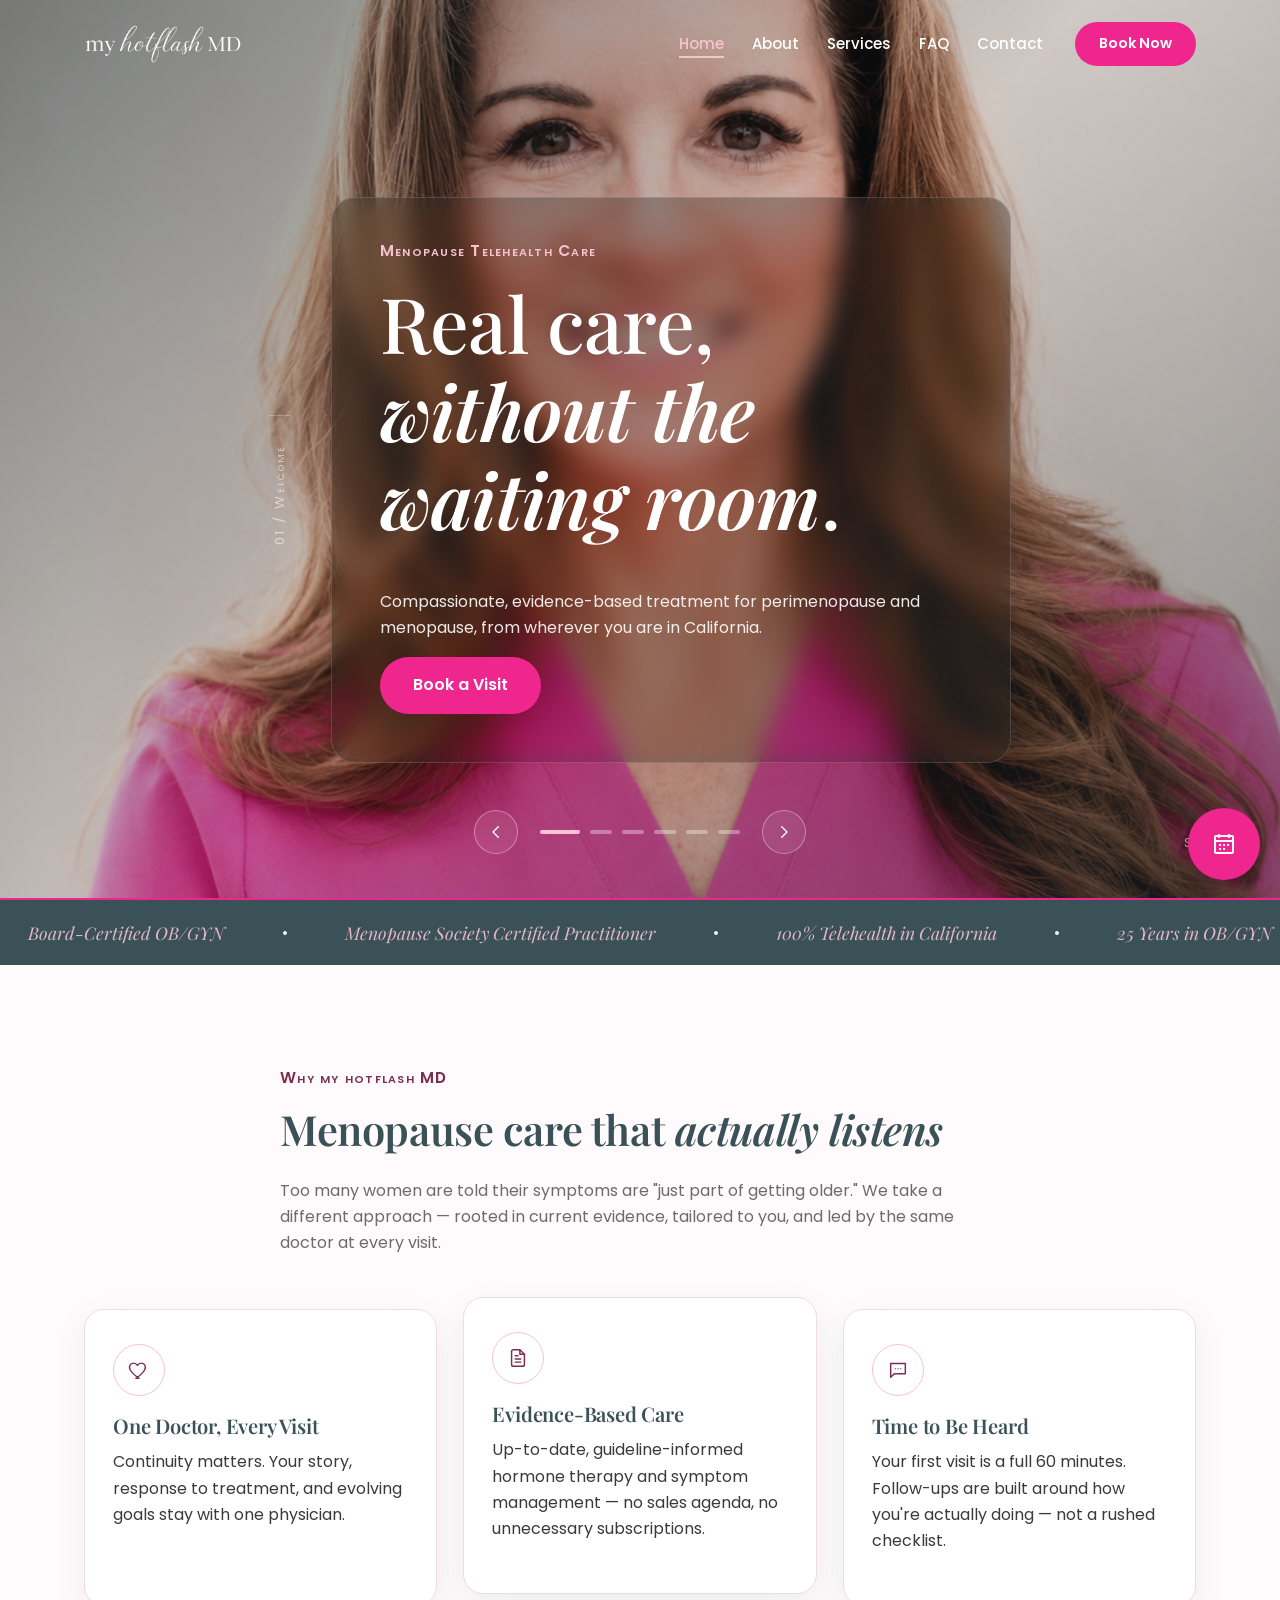
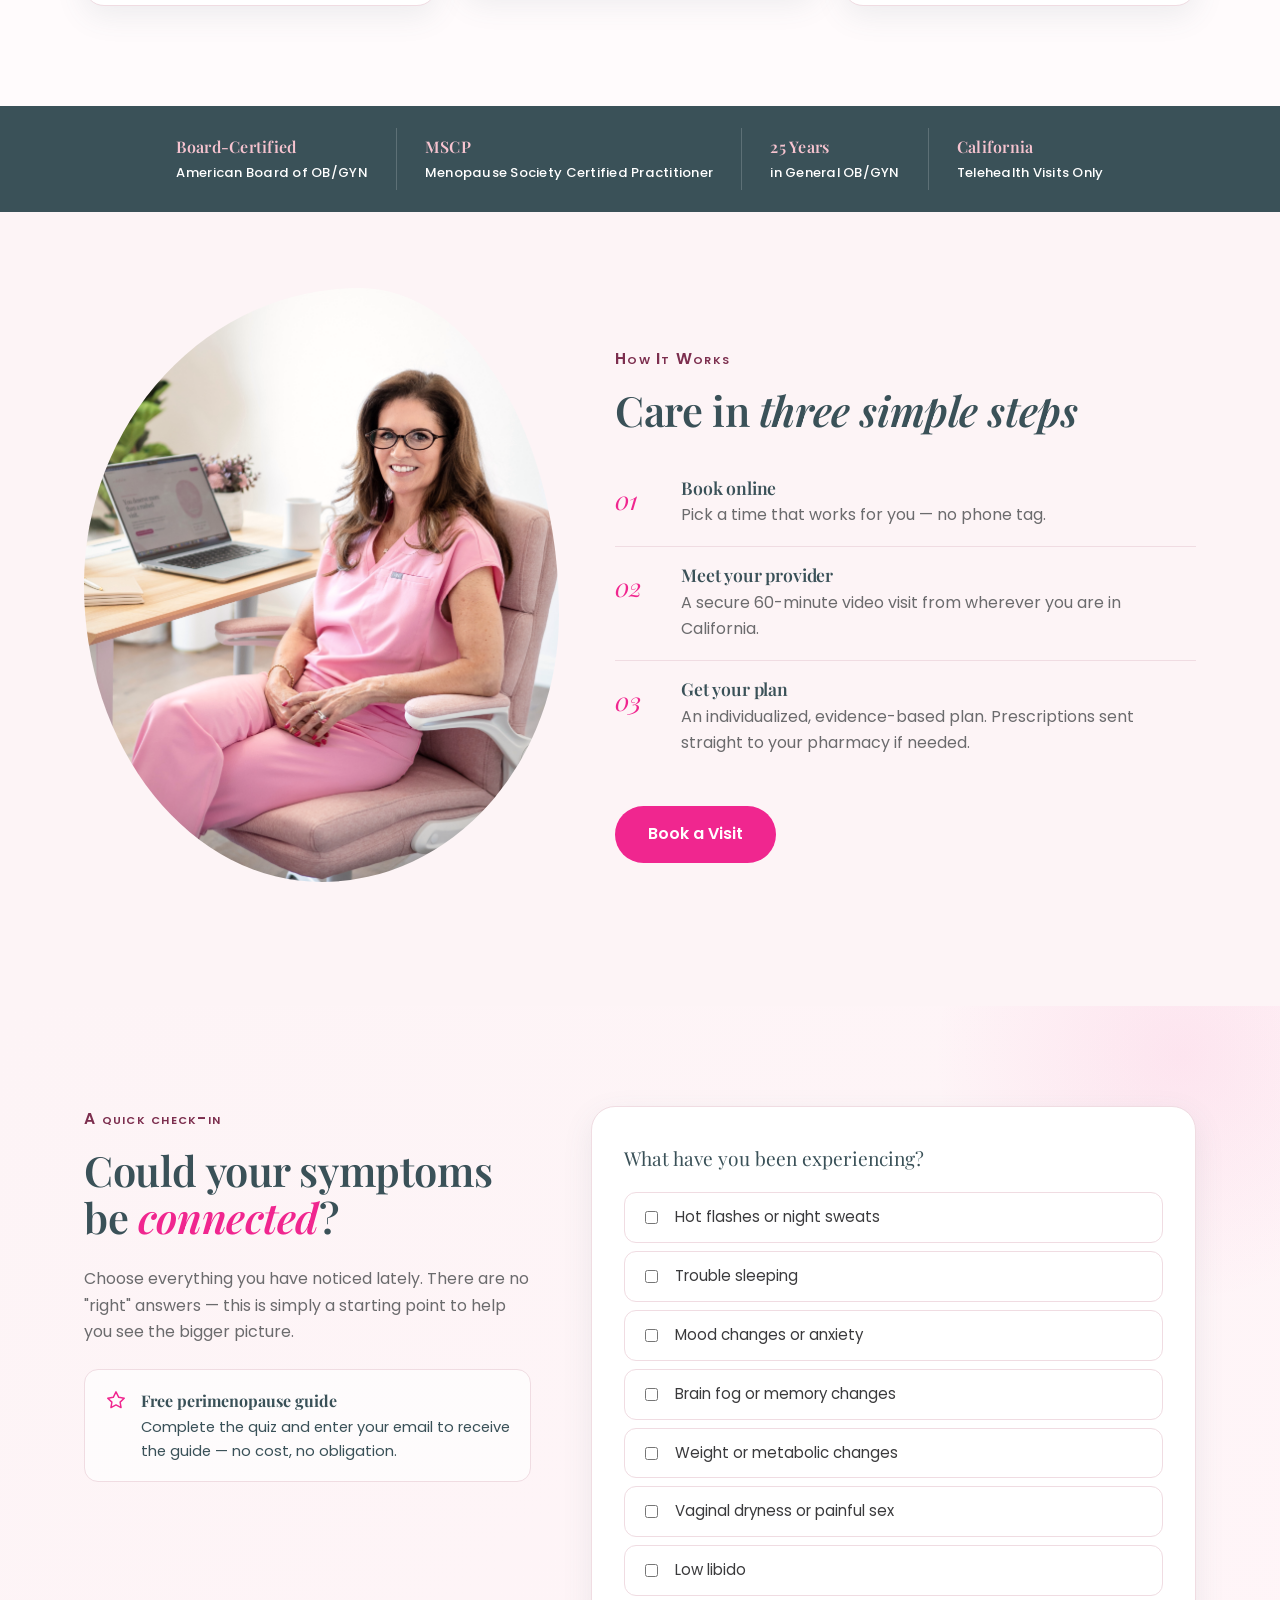
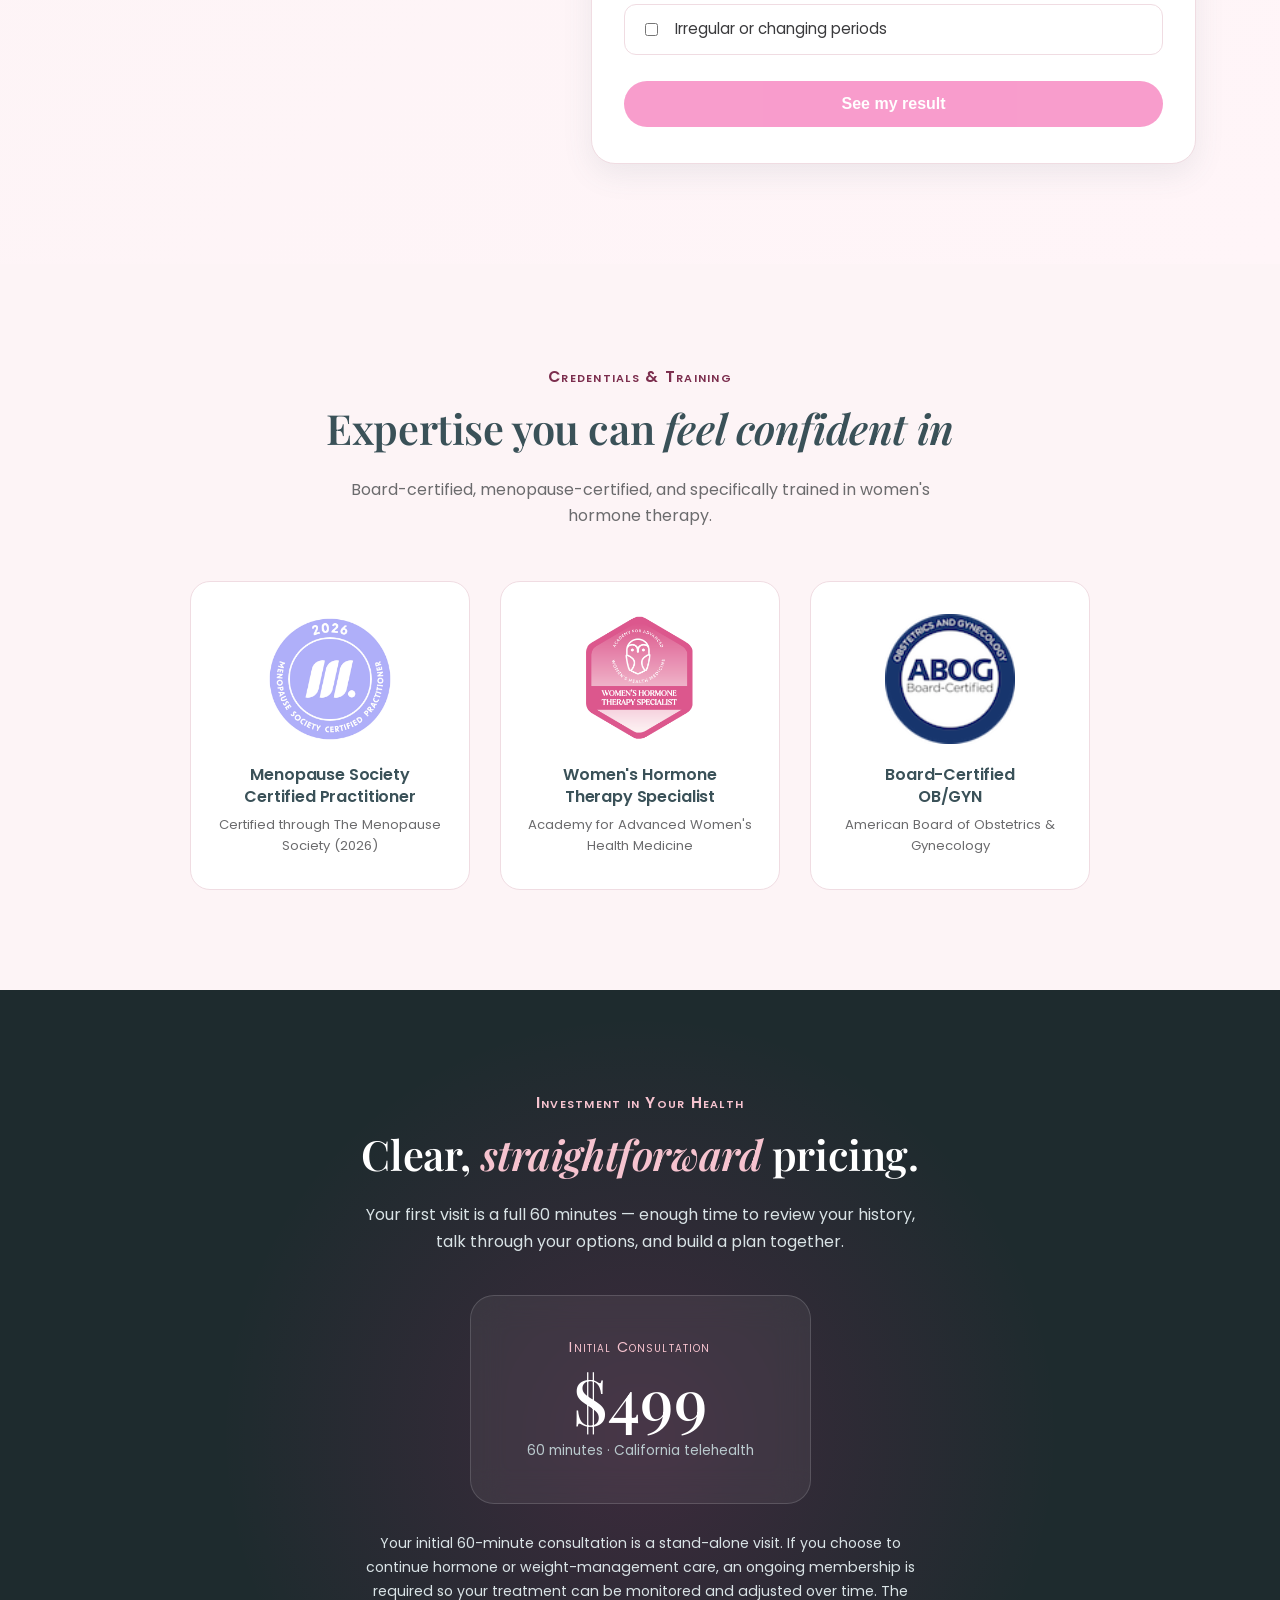
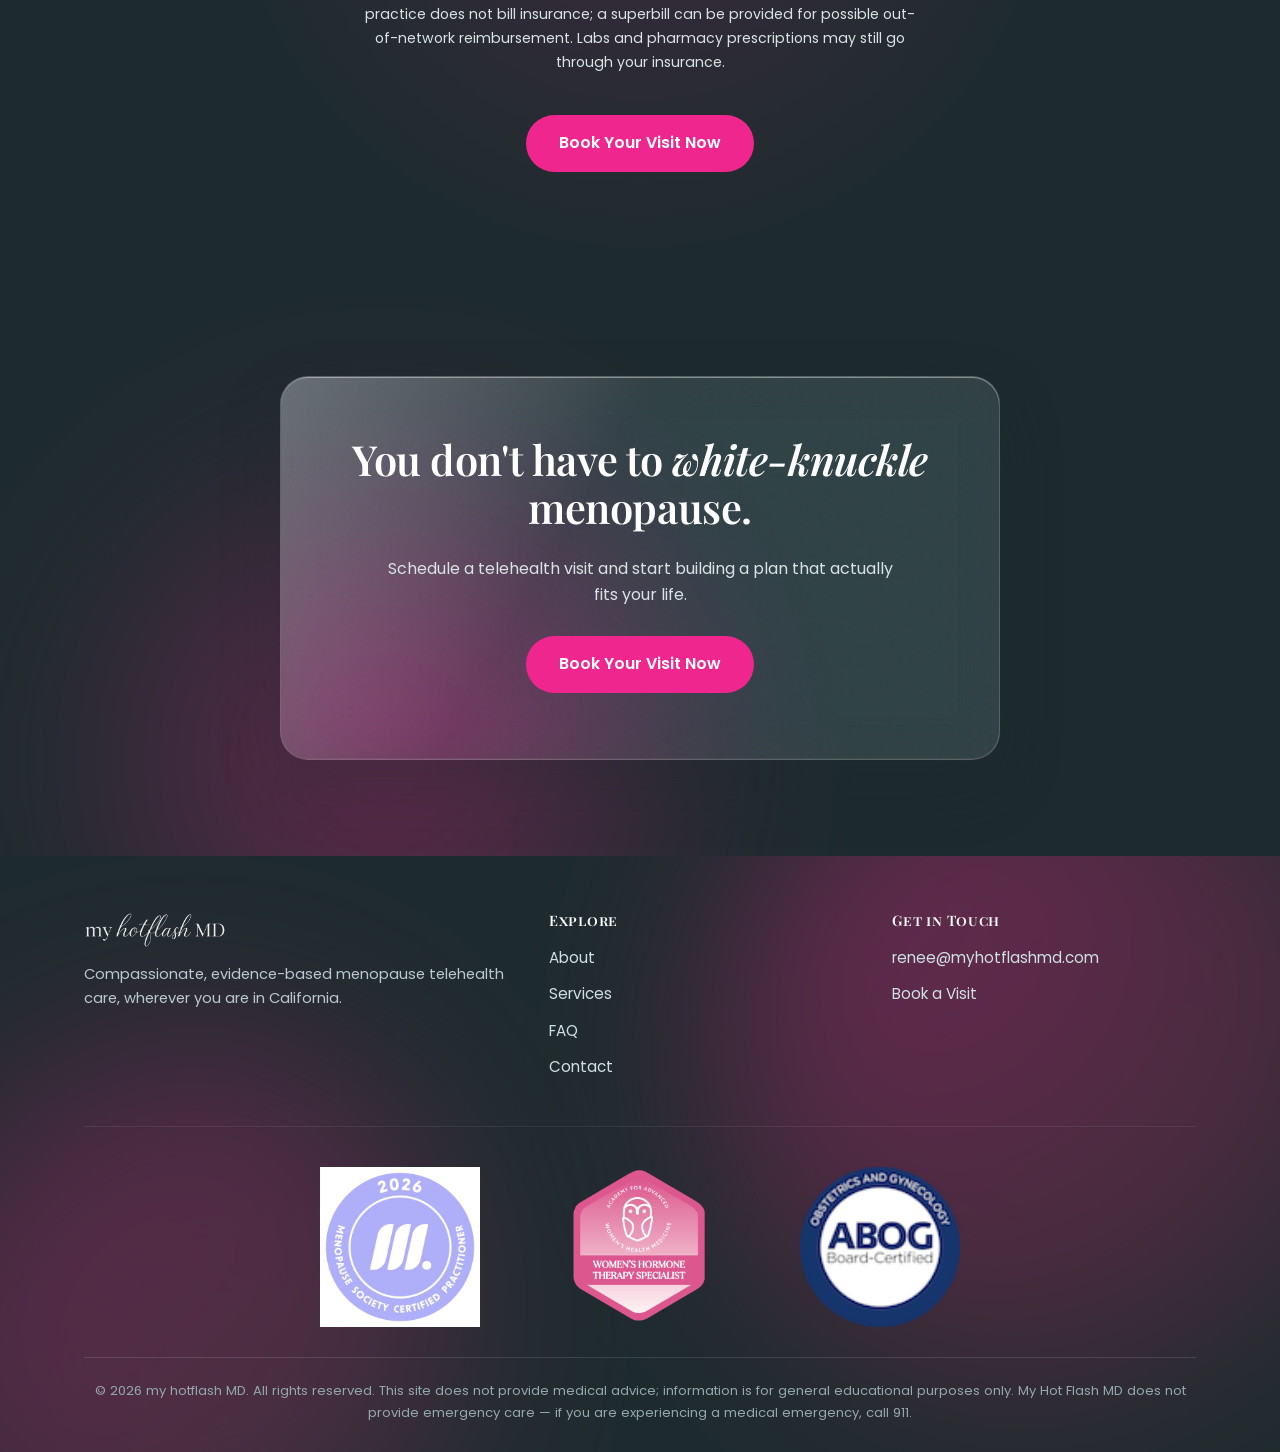
==== index.html @ a6d580d7 "Add files via upload" ====
<!DOCTYPE html>
<html lang="en">
<head>
  <meta charset="UTF-8" />
  <meta name="viewport" content="width=device-width, initial-scale=1.0" />
  <title>my hotflash MD | Menopause Telehealth Care in California</title>
  <meta name="description" content="Compassionate, evidence-based menopause and perimenopause care from the comfort of home. Board-certified OB/GYN, Menopause Society Certified Practitioner. Telehealth in California." />
  <link rel="icon" type="image/png" sizes="32x32" href="assets/favicon-32.png" />
  <link rel="icon" type="image/png" sizes="16x16" href="assets/favicon-16.png" />
  <link rel="apple-touch-icon" sizes="180x180" href="assets/favicon-180.png" />

  <meta property="og:type" content="website" />
  <meta property="og:title" content="my hotflash MD | Menopause Telehealth Care" />
  <meta property="og:description" content="Personalized, evidence-based menopause care from a board-certified OB/GYN. Telehealth in California." />
  <meta property="og:image" content="assets/og-image.png" />
  <meta property="og:image:width" content="1200" />
  <meta property="og:image:height" content="630" />

  <meta name="twitter:card" content="summary_large_image" />
  <meta name="twitter:title" content="my hotflash MD | Menopause Telehealth Care" />
  <meta name="twitter:description" content="Personalized, evidence-based menopause care from a board-certified OB/GYN. Telehealth in California." />
  <meta name="twitter:image" content="assets/og-image.png" />

  <link rel="preconnect" href="https://fonts.googleapis.com" />
  <link rel="preconnect" href="https://fonts.gstatic.com" crossorigin />
  <link href="https://fonts.googleapis.com/css2?family=Playfair+Display:ital,wght@0,500;0,600;0,700;1,500;1,600&family=Poppins:wght@400;500;600;700&display=swap" rel="stylesheet" />
  <link rel="stylesheet" href="assets/style.css?v=20260921" />
</head>
<body>

<header class="site-header">
  <div class="header-inner">
    <a href="index.html" class="logo-link"><img src="assets/logo-cropped.png" alt="my hotflash MD logo" /></a>
    <nav class="main-nav">
      <ul>
        <li><a href="index.html" class="active">Home</a></li>
        <li><a href="about.html">About</a></li>
        <li><a href="services.html">Services</a></li>
        <li><a href="faq.html">FAQ</a></li>
        <li><a href="contact.html">Contact</a></li>
      </ul>
      <a href="https://d2oe0ra32qx05a.cloudfront.net/?practiceKey=k_1_116636" class="nav-cta" target="_blank" rel="noopener">Book Now</a>
    </nav>
    <button class="nav-toggle" aria-label="Toggle menu" aria-expanded="false">
      <span></span><span></span><span></span>
    </button>
  </div>
</header>

<!-- ============================================================ -->
<!-- HERO SLIDER — 1 photo of Dr. Nelson + 5 stock                -->
<!-- ============================================================ -->
<section class="hero-slider" data-slider aria-roledescription="carousel" aria-label="Introduction">
  <!-- Slide 1 — Dr. Nelson (scrubs hero) -->
  <article class="slide is-active" data-slide data-zoom="in">
    <div class="slide-bg" aria-hidden="true">
      <img src="assets/dr-nelson-hero.jpg" alt="Dr. Renee Nelson in scrubs" loading="eager" />
      <div class="slide-overlay"></div>
    </div>
    <div class="container slide-inner">
      <span class="eyebrow-vertical">01 / Welcome</span>
      <div class="slide-copy glass-text">
        <span class="eyebrow">Menopause Telehealth Care</span>
        <h1>Real care, <em>without the waiting room</em>.</h1>
        <p>Compassionate, evidence-based treatment for perimenopause and menopause, from wherever you are in California.</p>
        <a href="https://d2oe0ra32qx05a.cloudfront.net/?practiceKey=k_1_116636" class="btn btn-primary" target="_blank" rel="noopener">Book a Visit</a>
      </div>
    </div>
  </article>

  <!-- Slide 2 — stock -->
  <article class="slide" data-slide data-zoom="out">
    <div class="slide-bg" aria-hidden="true">
      <img src="https://images.unsplash.com/photo-1545205597-3d9d02c29597?w=1600&h=900&fit=crop&crop=center" alt="Woman sleeping peacefully" loading="lazy" />
      <div class="slide-overlay"></div>
    </div>
    <div class="container slide-inner">
      <span class="eyebrow-vertical">02 / HRT</span>
      <div class="slide-copy glass-text">
        <span class="eyebrow">Evidence-Based HRT</span>
        <h1>Hormone therapy, <em>explained honestly</em>.</h1>
        <p>Clear guidance on risks, benefits, and options — grounded in current clinical evidence, not fear.</p>
        <a href="services.html" class="btn btn-outline">Explore Services</a>
      </div>
    </div>
  </article>

  <!-- Slide 3 — stock -->
  <article class="slide" data-slide data-zoom="in">
    <div class="slide-bg" aria-hidden="true">
      <img src="https://images.unsplash.com/photo-1489533119213-66a5cd877091?w=1600&h=900&fit=crop&crop=center" alt="Woman enjoying a peaceful moment outdoors" loading="lazy" />
      <div class="slide-overlay"></div>
    </div>
    <div class="container slide-inner">
      <span class="eyebrow-vertical">03 / Whole-Person</span>
      <div class="slide-copy glass-text">
        <span class="eyebrow">Whole-Person Care</span>
        <h1>Care that connects <em>the whole picture</em>.</h1>
        <p>Sleep, mood, metabolism, bones, heart — your care should connect the dots, not treat each symptom in isolation.</p>
        <a href="services.html" class="btn btn-outline">See What We Treat</a>
      </div>
    </div>
  </article>

  <!-- Slide 4 — stock -->
  <article class="slide" data-slide data-zoom="out">
    <div class="slide-bg" aria-hidden="true">
      <img src="https://images.unsplash.com/photo-1515377905703-c4788e51af15?w=1600&h=900&fit=crop&crop=center" alt="Woman smiling and feeling empowered" loading="lazy" />
      <div class="slide-overlay"></div>
    </div>
    <div class="container slide-inner">
      <span class="eyebrow-vertical">04 / Support</span>
      <div class="slide-copy glass-text">
        <span class="eyebrow">Ongoing Support</span>
        <h1>A provider who's <em>actually there</em>.</h1>
        <p>Ask questions and adjust your plan between visits — not just during one rushed appointment.</p>
        <a href="https://d2oe0ra32qx05a.cloudfront.net/?practiceKey=k_1_116636" class="btn btn-primary" target="_blank" rel="noopener">Book a Visit</a>
      </div>
    </div>
  </article>

  <!-- Slide 5 — stock -->
  <article class="slide" data-slide data-zoom="in">
    <div class="slide-bg" aria-hidden="true">
      <img src="https://images.unsplash.com/photo-1499209974431-9dddcece7f88?w=1600&h=900&fit=crop&crop=center" alt="Woman practicing self-care" loading="lazy" />
      <div class="slide-overlay"></div>
    </div>
    <div class="container slide-inner">
      <span class="eyebrow-vertical">05 / Evidence</span>
      <div class="slide-copy glass-text">
        <span class="eyebrow">Evidence-Based Care</span>
        <h1>Guidance rooted in <em>current medicine</em>.</h1>
        <p>Up-to-date, guideline-informed recommendations — no sales agenda, no unnecessary subscriptions.</p>
        <a href="about.html" class="btn btn-outline">Meet Dr. Nelson</a>
      </div>
    </div>
  </article>

  <!-- Slide 6 — stock -->
  <article class="slide" data-slide data-zoom="out">
    <div class="slide-bg" aria-hidden="true">
      <img src="https://images.unsplash.com/photo-1559757148-5c350d0d3c56?w=1600&h=900&fit=crop&crop=center" alt="Woman at a desk, telehealth consultation" loading="lazy" />
      <div class="slide-overlay"></div>
    </div>
    <div class="container slide-inner">
      <span class="eyebrow-vertical">06 / Get Started</span>
      <div class="slide-copy glass-text">
        <span class="eyebrow">Your First Visit</span>
        <h1>60 minutes. <em>Your whole story.</em></h1>
        <p>A full initial consultation, an individualized plan, and prescriptions sent straight to your pharmacy if needed.</p>
        <a href="https://d2oe0ra32qx05a.cloudfront.net/?practiceKey=k_1_116636" class="btn btn-primary" target="_blank" rel="noopener">Book a Visit</a>
      </div>
    </div>
  </article>

  <div class="slider-controls">
    <button class="slider-arrow" data-slider-prev aria-label="Previous slide">
      <svg viewBox="0 0 24 24" fill="none" stroke="currentColor" stroke-width="1.8" stroke-linecap="round" stroke-linejoin="round"><path d="M15 5l-7 7 7 7" /></svg>
    </button>
    <div class="slider-dots" data-slider-dots>
      <button class="dot is-active" data-slider-dot aria-label="Go to slide 1"></button>
      <button class="dot" data-slider-dot aria-label="Go to slide 2"></button>
      <button class="dot" data-slider-dot aria-label="Go to slide 3"></button>
      <button class="dot" data-slider-dot aria-label="Go to slide 4"></button>
      <button class="dot" data-slider-dot aria-label="Go to slide 5"></button>
      <button class="dot" data-slider-dot aria-label="Go to slide 6"></button>
    </div>
    <button class="slider-arrow" data-slider-next aria-label="Next slide">
      <svg viewBox="0 0 24 24" fill="none" stroke="currentColor" stroke-width="1.8" stroke-linecap="round" stroke-linejoin="round"><path d="M9 5l7 7-7 7" /></svg>
    </button>
  </div>
  <div class="scroll-cue">Scroll <svg viewBox="0 0 24 24" width="14" height="14" fill="none" stroke="currentColor" stroke-width="1.8" stroke-linecap="round" stroke-linejoin="round"><path d="M12 5v14M6 13l6 6 6-6" /></svg></div>
  <div class="slider-progress" aria-hidden="true"><span data-slider-progress-bar></span></div>
</section>

<!-- ============================================================ -->
<!-- MARQUEE                                                      -->
<!-- ============================================================ -->
<div class="marquee" data-marquee>
  <div class="marquee-inner">
    <div class="marquee-track">
      <span>Board-Certified OB/GYN</span><span class="plain">&bull;</span>
      <span>Menopause Society Certified Practitioner</span><span class="plain">&bull;</span>
      <span>100% Telehealth in California</span><span class="plain">&bull;</span>
      <span>25 Years in OB/GYN</span><span class="plain">&bull;</span>
      <span>Evidence-Based Treatment</span><span class="plain">&bull;</span>
      <span>Personalized Care Plans</span><span class="plain">&bull;</span>
      <span>Women's Hormone Therapy Specialist</span><span class="plain">&bull;</span>
    </div>
    <div class="marquee-track" aria-hidden="true">
      <span>Board-Certified OB/GYN</span><span class="plain">&bull;</span>
      <span>Menopause Society Certified Practitioner</span><span class="plain">&bull;</span>
      <span>100% Telehealth in California</span><span class="plain">&bull;</span>
      <span>25 Years in OB/GYN</span><span class="plain">&bull;</span>
      <span>Evidence-Based Treatment</span><span class="plain">&bull;</span>
      <span>Personalized Care Plans</span><span class="plain">&bull;</span>
      <span>Women's Hormone Therapy Specialist</span><span class="plain">&bull;</span>
    </div>
  </div>
</div>

<!-- ============================================================ -->
<!-- WHY MY HOTFLASH MD                                           -->
<!-- ============================================================ -->
<section>
  <div class="container">
    <div class="section-head reveal" style="text-align:left; max-width:720px; margin-bottom:52px;">
      <span class="eyebrow">Why my hotflash MD</span>
      <h2>Menopause care that <em>actually listens</em></h2>
      <p>Too many women are told their symptoms are "just part of getting older." We take a different approach — rooted in current evidence, tailored to you, and led by the same doctor at every visit.</p>
    </div>
    <div class="feature-grid">
      <div class="feature reveal" style="--delay:0">
        <div class="icon-ring">
          <svg viewBox="0 0 24 24" fill="none" xmlns="http://www.w3.org/2000/svg" stroke-width="1.6" stroke-linecap="round" stroke-linejoin="round">
            <path d="M12 21s-7-4.6-9.5-9C.5 8.2 2.3 4.5 6 4.5c2 0 3.5 1.1 4.3 2.4C11.1 5.6 12.6 4.5 14.6 4.5c3.7 0 5.5 3.7 3.5 7.5-2.5 4.4-9.5 9-9.5 9z" />
          </svg>
        </div>
        <h3>One Doctor, Every Visit</h3>
        <p>Continuity matters. Your story, response to treatment, and evolving goals stay with one physician.</p>
      </div>
      <div class="feature reveal offset" style="--delay:1;">
        <div class="icon-ring">
          <svg viewBox="0 0 24 24" fill="none" xmlns="http://www.w3.org/2000/svg" stroke-width="1.6" stroke-linecap="round" stroke-linejoin="round">
            <path d="M14 3H7a2 2 0 0 0-2 2v14a2 2 0 0 0 2 2h10a2 2 0 0 0 2-2V8l-5-5z" />
            <path d="M14 3v5h5" />
            <path d="M9 13h6M9 16.5h6M9 9.5h3" />
          </svg>
        </div>
        <h3>Evidence-Based Care</h3>
        <p>Up-to-date, guideline-informed hormone therapy and symptom management — no sales agenda, no unnecessary subscriptions.</p>
      </div>
      <div class="feature reveal" style="--delay:2">
        <div class="icon-ring">
          <svg viewBox="0 0 24 24" fill="none" xmlns="http://www.w3.org/2000/svg" stroke-width="1.6" stroke-linecap="round" stroke-linejoin="round">
            <path d="M4 5h16v11H8l-4 4V5z" />
            <circle cx="9" cy="10.5" r="0.6" fill="currentColor" stroke="none" />
            <circle cx="12" cy="10.5" r="0.6" fill="currentColor" stroke="none" />
            <circle cx="15" cy="10.5" r="0.6" fill="currentColor" stroke="none" />
          </svg>
        </div>
        <h3>Time to Be Heard</h3>
        <p>Your first visit is a full 60 minutes. Follow-ups are built around how you're actually doing — not a rushed checklist.</p>
      </div>
    </div>
  </div>
</section>

<!-- ============================================================ -->
<!-- TRUST STRIP                                                  -->
<!-- ============================================================ -->
<div class="trust-strip">
  <span><strong>Board-Certified</strong>American Board of OB/GYN</span>
  <span><strong>MSCP</strong>Menopause Society Certified Practitioner</span>
  <span><strong>25 Years</strong>in General OB/GYN</span>
  <span><strong>California</strong>Telehealth Visits Only</span>
</div>

<!-- ============================================================ -->
<!-- HOW IT WORKS                                                 -->
<!-- ============================================================ -->
<section class="alt">
  <div class="container story-grid">
    <div class="story-visual">
      <div class="blob-shape">
        <img src="assets/dr-nelson-candid.jpg" alt="Dr. Renee Nelson during a telehealth consultation" loading="lazy" />
      </div>
    </div>
    <div>
      <span class="eyebrow">How It Works</span>
      <h2>Care in <em>three simple steps</em></h2>
      <ol class="story-steps">
        <li class="reveal" style="--delay:0">
          <span class="step-index">01</span>
          <div><h3>Book online</h3><p>Pick a time that works for you — no phone tag.</p></div>
        </li>
        <li class="reveal" style="--delay:1">
          <span class="step-index">02</span>
          <div><h3>Meet your provider</h3><p>A secure 60-minute video visit from wherever you are in California.</p></div>
        </li>
        <li class="reveal" style="--delay:2">
          <span class="step-index">03</span>
          <div><h3>Get your plan</h3><p>An individualized, evidence-based plan. Prescriptions sent straight to your pharmacy if needed.</p></div>
        </li>
      </ol>
      <a href="https://d2oe0ra32qx05a.cloudfront.net/?practiceKey=k_1_116636" class="btn btn-primary" target="_blank" rel="noopener">Book a Visit</a>
    </div>
  </div>
</section>

<!-- ============================================================ -->
<!-- QUIZ SECTION                                                 -->
<!-- ============================================================ -->
<section class="quiz-section" id="quiz">
  <div class="container quiz-grid">
    <div class="quiz-copy reveal">
      <span class="eyebrow">A quick check-in</span>
      <h2>Could your symptoms be <em>connected</em>?</h2>
      <p>Choose everything you have noticed lately. There are no "right" answers — this is simply a starting point to help you see the bigger picture.</p>
      <div class="quiz-gift">
        <svg viewBox="0 0 24 24" fill="none" stroke="currentColor" stroke-width="1.6" stroke-linecap="round" stroke-linejoin="round">
          <path d="M12 2l3 6 6 .9-4.5 4.3 1 6L12 16.3 6.5 19.2l1-6L3 8.9 9 8z"/>
        </svg>
        <p><strong>Free perimenopause guide</strong><br />Complete the quiz and enter your email to receive the guide — no cost, no obligation.</p>
      </div>
    </div>

    <div class="quiz-card reveal" style="--delay:1">
      <fieldset>
        <legend>What have you been experiencing?</legend>

        <label class="quiz-symptom" data-value="0">
          <input type="checkbox" />
          <span>Hot flashes or night sweats</span>
          <svg class="check-icon" viewBox="0 0 24 24" fill="none" stroke="currentColor" stroke-width="2.4" stroke-linecap="round" stroke-linejoin="round"><path d="M5 13l4 4L19 7"/></svg>
        </label>
        <label class="quiz-symptom" data-value="1">
          <input type="checkbox" />
          <span>Trouble sleeping</span>
          <svg class="check-icon" viewBox="0 0 24 24" fill="none" stroke="currentColor" stroke-width="2.4" stroke-linecap="round" stroke-linejoin="round"><path d="M5 13l4 4L19 7"/></svg>
        </label>
        <label class="quiz-symptom" data-value="2">
          <input type="checkbox" />
          <span>Mood changes or anxiety</span>
          <svg class="check-icon" viewBox="0 0 24 24" fill="none" stroke="currentColor" stroke-width="2.4" stroke-linecap="round" stroke-linejoin="round"><path d="M5 13l4 4L19 7"/></svg>
        </label>
        <label class="quiz-symptom" data-value="3">
          <input type="checkbox" />
          <span>Brain fog or memory changes</span>
          <svg class="check-icon" viewBox="0 0 24 24" fill="none" stroke="currentColor" stroke-width="2.4" stroke-linecap="round" stroke-linejoin="round"><path d="M5 13l4 4L19 7"/></svg>
        </label>
        <label class="quiz-symptom" data-value="4">
          <input type="checkbox" />
          <span>Weight or metabolic changes</span>
          <svg class="check-icon" viewBox="0 0 24 24" fill="none" stroke="currentColor" stroke-width="2.4" stroke-linecap="round" stroke-linejoin="round"><path d="M5 13l4 4L19 7"/></svg>
        </label>
        <label class="quiz-symptom" data-value="5">
          <input type="checkbox" />
          <span>Vaginal dryness or painful sex</span>
          <svg class="check-icon" viewBox="0 0 24 24" fill="none" stroke="currentColor" stroke-width="2.4" stroke-linecap="round" stroke-linejoin="round"><path d="M5 13l4 4L19 7"/></svg>
        </label>
        <label class="quiz-symptom" data-value="6">
          <input type="checkbox" />
          <span>Low libido</span>
          <svg class="check-icon" viewBox="0 0 24 24" fill="none" stroke="currentColor" stroke-width="2.4" stroke-linecap="round" stroke-linejoin="round"><path d="M5 13l4 4L19 7"/></svg>
        </label>
        <label class="quiz-symptom" data-value="7">
          <input type="checkbox" />
          <span>Irregular or changing periods</span>
          <svg class="check-icon" viewBox="0 0 24 24" fill="none" stroke="currentColor" stroke-width="2.4" stroke-linecap="round" stroke-linejoin="round"><path d="M5 13l4 4L19 7"/></svg>
        </label>
      </fieldset>

      <button class="btn btn-primary quiz-button" id="quiz-result-button" type="button" disabled>See my result</button>

      <div class="quiz-result" id="quiz-result" aria-live="polite" hidden></div>
    </div>
  </div>
</section>

<!-- ============================================================ -->
<!-- CREDENTIALS STRIP                                            -->
<!-- ============================================================ -->
<section class="credentials-section">
  <div class="container">
    <div class="section-head centered reveal">
      <span class="eyebrow">Credentials &amp; Training</span>
      <h2>Expertise you can <em>feel confident in</em></h2>
      <p>Board-certified, menopause-certified, and specifically trained in women's hormone therapy.</p>
    </div>
    <div class="credentials-grid">
      <div class="credential-card reveal" style="--delay:0">
        <img src="assets/badge-mscp.png" alt="Menopause Society Certified Practitioner 2026 badge" loading="lazy" />
        <h3>Menopause Society<br/>Certified Practitioner</h3>
        <p>Certified through The Menopause Society (2026)</p>
      </div>
      <div class="credential-card reveal" style="--delay:1">
        <img src="assets/badge-aawh.png" alt="Women's Hormone Therapy Specialist badge" loading="lazy" />
        <h3>Women's Hormone<br/>Therapy Specialist</h3>
        <p>Academy for Advanced Women's Health Medicine</p>
      </div>
      <div class="credential-card reveal" style="--delay:2">
        <img src="assets/badge-abog.png" alt="American Board of Obstetrics and Gynecology — Board Certified" loading="lazy" />
        <h3>Board-Certified<br/>OB/GYN</h3>
        <p>American Board of Obstetrics &amp; Gynecology</p>
      </div>
    </div>
  </div>
</section>

<!-- ============================================================ -->
<!-- PRICING                                                      -->
<!-- ============================================================ -->
<section class="pricing-section" id="pricing">
  <div class="container">
    <span class="eyebrow" style="color:var(--pink-light);">Investment in Your Health</span>
    <h2>Clear, <em>straightforward</em> pricing.</h2>
    <p>Your first visit is a full 60 minutes — enough time to review your history, talk through your options, and build a plan together.</p>

    <div class="pricing-card">
      <span class="price-label">Initial Consultation</span>
      <span class="price-amount">$499</span>
      <span class="price-detail">60 minutes · California telehealth</span>
    </div>

    <p class="pricing-note">
      Your initial 60-minute consultation is a stand-alone visit. If you choose to continue hormone or weight-management care, an ongoing membership is required so your treatment can be monitored and adjusted over time. The practice does not bill insurance; a superbill can be provided for possible out-of-network reimbursement. Labs and pharmacy prescriptions may still go through your insurance.
    </p>

    <div style="margin-top:36px;">
      <a href="https://d2oe0ra32qx05a.cloudfront.net/?practiceKey=k_1_116636" class="btn btn-primary" target="_blank" rel="noopener">Book Your Visit Now</a>
    </div>
  </div>
</section>

<!-- ============================================================ -->
<!-- CTA BAND                                                     -->
<!-- ============================================================ -->
<section class="cta-band">
  <div class="cta-aurora" aria-hidden="true"></div>
  <div class="container">
    <div class="cta-glass glass reveal">
      <div class="glass-highlight"></div>
      <h2>You don't have to <em>white-knuckle</em> menopause.</h2>
      <p>Schedule a telehealth visit and start building a plan that actually fits your life.</p>
      <a href="https://d2oe0ra32qx05a.cloudfront.net/?practiceKey=k_1_116636" class="btn btn-primary" target="_blank" rel="noopener">Book Your Visit Now</a>
    </div>
  </div>
</section>

<!-- ============================================================ -->
<!-- FOOTER                                                       -->
<!-- ============================================================ -->
<footer class="site-footer">
  <div class="footer-blob-bg" aria-hidden="true">
    <div class="blob"></div>
    <div class="blob2"></div>
  </div>

  <div class="container">
    <div class="footer-inner">
      <div>
        <img src="assets/logo-cropped.png" alt="my hotflash MD logo" />
        <p>Compassionate, evidence-based menopause telehealth care, wherever you are in California.</p>
      </div>
      <div class="footer-col">
        <h4>Explore</h4>
        <ul>
          <li><a href="about.html">About</a></li>
          <li><a href="services.html">Services</a></li>
          <li><a href="faq.html">FAQ</a></li>
          <li><a href="contact.html">Contact</a></li>
        </ul>
      </div>
      <div class="footer-col">
        <h4>Get in Touch</h4>
        <ul>
          <li><a href="mailto:renee@myhotflashmd.com">renee@myhotflashmd.com</a></li>
          <li><a href="https://d2oe0ra32qx05a.cloudfront.net/?practiceKey=k_1_116636" target="_blank" rel="noopener">Book a Visit</a></li>
        </ul>
      </div>
    </div>

    <div class="badge-row">
      <div class="badge-blob">
        <img src="assets/badge-mscp.png" alt="Menopause Society Certified Practitioner" loading="lazy" />
      </div>
      <div class="badge-blob">
        <img src="assets/badge-aawh.png" alt="Women's Hormone Therapy Specialist" loading="lazy" />
      </div>
      <div class="badge-blob">
        <img src="assets/badge-abog.png" alt="Board-Certified OB/GYN" loading="lazy" />
      </div>
    </div>

    <div class="footer-bottom">
      &copy; 2026 my hotflash MD. All rights reserved. This site does not provide medical advice; information is for general educational purposes only. My Hot Flash MD does not provide emergency care — if you are experiencing a medical emergency, call 911.
    </div>
  </div>
</footer>

<script src="assets/nav.js?v=20260921"></script>
</body>
</html>
---- assets/style.css ----
/* my hotflash MD — Complete Stylesheet v4.0 */

:root {
  --pink-light: #F6C3CF;
  --pink-hot: #F0268F;          /* UPDATED — brand pink */
  --pink-deep: #C71678;          /* NEW — hover */
  --slate: #4C6A73;
  --slate-dark: #3A5158;
  --cream: #FFFBFC;
  --ivory: #FDF4F6;
  --text: #3A3A3C;
  --text-soft: #6b6b6d;
  --border: #F0DCE2;

  --plum: #7C2E4E;
  --plum-bright: #9C3E63;
  --ink: #1E2B2E;
  --ink-soft: #29393D;

  --glass: rgba(255, 255, 255, 0.5);
  --glass-border: rgba(255, 255, 255, 0.6);
  --glass-dark: rgba(255, 255, 255, 0.1);
  --glass-dark-border: rgba(255, 255, 255, 0.18);

  --shadow: 0 10px 30px rgba(76, 106, 115, 0.1);
  --shadow-pink: 0 14px 32px rgba(240, 38, 143, 0.26);
  --shadow-lg: 0 26px 60px rgba(30, 43, 46, 0.28);

  --ease: cubic-bezier(0.22, 1, 0.36, 1);

  --marquee-w: 0px;
}

* { box-sizing: border-box; }
html { scroll-behavior: smooth; }

body {
  margin: 0;
  font-family: 'Poppins', -apple-system, BlinkMacSystemFont, 'Segoe UI', sans-serif;
  color: var(--text);
  background: var(--cream);
  line-height: 1.65;
  -webkit-font-smoothing: antialiased;
  overflow-x: hidden;
}

h1, h2, h3, h4 {
  font-family: 'Playfair Display', Georgia, serif;
  color: var(--slate-dark);
  line-height: 1.15;
  letter-spacing: -0.01em;
  margin: 0 0 0.6em;
  font-weight: 600;
}
h1 { font-size: clamp(2.6rem, 6vw, 4.8rem); font-weight: 500; }
h2 { font-size: clamp(1.8rem, 3.4vw, 2.6rem); }
h3 { font-size: 1.26rem; }

h1 em, .kinetic-accent {
  font-style: italic;
  font-weight: 600;
}

p { margin: 0 0 1em; color: var(--text); }
a { color: var(--pink-hot); text-decoration: none; }
a:hover { text-decoration: underline; }

.container { max-width: 1160px; margin: 0 auto; padding: 0 24px; }
img { max-width: 100%; display: block; }

/* ---------- REDUCE MOTION - EXCLUDING MARQUEE ---------- */
@media (prefers-reduced-motion: reduce) {
  html { scroll-behavior: auto; }
  *:not(.marquee-inner):not(.marquee-track) {
    animation-duration: 0.01ms !important;
    animation-iteration-count: 1 !important;
    transition-duration: 0.01ms !important;
  }
  .marquee-inner {
    animation: none !important;
    flex-wrap: nowrap !important;
    width: auto !important;
    opacity: 1 !important;
  }
  .marquee-track {
    width: auto !important;
    flex-shrink: 0 !important;
  }
}

/* ---------- Scroll reveal ---------- */
.reveal {
  opacity: 0;
  transform: translateY(26px);
  transition: opacity 0.7s var(--ease), transform 0.7s var(--ease);
  transition-delay: calc(var(--delay, 0) * 0.12s);
}
.reveal.in-view { opacity: 1; transform: translateY(0); }

/* ---------- Header ---------- */
.site-header {
  position: fixed;
  top: 0; left: 0; right: 0;
  z-index: 100;
  padding: 8px 0;
  transition: background 0.4s ease, box-shadow 0.4s ease, padding 0.3s ease;
}
.site-header.scrolled {
  background: rgba(255, 251, 253, 0.86);
  backdrop-filter: blur(16px) saturate(150%);
  -webkit-backdrop-filter: blur(16px) saturate(150%);
  box-shadow: 0 8px 24px rgba(30, 43, 46, 0.08);
  padding: 0;
}

.header-inner {
  display: flex;
  align-items: center;
  justify-content: space-between;
  padding: 14px 24px;
  max-width: 1160px;
  margin: 0 auto;
}

.logo-link { display: flex; align-items: center; }
.logo-link img { height: 40px; width: auto; transition: filter 0.4s ease; }
.site-header:not(.scrolled) .logo-link img { filter: brightness(0) invert(1); }

.main-nav { display: flex; align-items: center; gap: 32px; }
.main-nav ul { list-style: none; display: flex; gap: 28px; margin: 0; padding: 0; align-items: center; }

.main-nav a:not(.nav-cta) {
  font-weight: 500;
  font-size: 0.94rem;
  position: relative;
  padding-bottom: 4px;
  transition: color 0.3s ease;
  color: #fff;
}
.site-header.scrolled .main-nav a:not(.nav-cta) { color: var(--slate-dark); }

.main-nav a:not(.nav-cta)::after {
  content: "";
  position: absolute; left: 0; bottom: 0;
  width: 100%; height: 1.5px;
  background: currentColor;
  transform: scaleX(0);
  transform-origin: right;
  transition: transform 0.3s var(--ease);
}
.main-nav a:not(.nav-cta):hover::after,
.main-nav a.active::after { transform: scaleX(1); transform-origin: left; }
.main-nav a.active { color: var(--pink-light) !important; }
.site-header.scrolled .main-nav a.active { color: var(--plum) !important; }

.nav-cta {
  position: relative;
  overflow: hidden;
  background: var(--pink-hot);
  color: #fff !important;
  padding: 10px 24px;
  border-radius: 999px;
  font-weight: 600;
  font-size: 0.9rem;
  text-decoration: none !important;
  z-index: 1;
}
.nav-cta::before {
  content: "";
  position: absolute; inset: 0;
  background: var(--plum);
  transform: scaleX(0);
  transform-origin: left;
  transition: transform 0.35s var(--ease);
  z-index: -1;
}
.nav-cta:hover::before { transform: scaleX(1); }

.nav-toggle {
  display: none;
  background: none; border: none; cursor: pointer;
  width: 34px; height: 26px;
  padding: 0;
  flex-direction: column;
  justify-content: space-between;
}
.nav-toggle span {
  display: block; height: 2px; width: 100%;
  background: #fff;
  border-radius: 2px;
  transition: transform 0.3s ease, opacity 0.3s ease, background 0.3s ease;
}
.site-header.scrolled .nav-toggle span { background: var(--slate-dark); }
.nav-toggle[aria-expanded="true"] span:nth-child(1) { transform: translateY(11px) rotate(45deg); }
.nav-toggle[aria-expanded="true"] span:nth-child(2) { opacity: 0; }
.nav-toggle[aria-expanded="true"] span:nth-child(3) { transform: translateY(-11px) rotate(-45deg); }
.nav-toggle[aria-expanded="true"] span { background: #fff; }

/* ---------- Buttons ---------- */
.btn {
  position: relative;
  overflow: hidden;
  display: inline-block;
  padding: 14px 32px;
  border-radius: 999px;
  font-weight: 600;
  font-size: 1rem;
  border: 1.5px solid transparent;
  text-decoration: none !important;
  z-index: 1;
  transition: color 0.3s ease, border-color 0.3s ease, transform 0.3s ease, box-shadow 0.3s ease;
}
.btn::before {
  content: "";
  position: absolute; inset: 0;
  transform: scaleX(0);
  transform-origin: left;
  transition: transform 0.4s var(--ease);
  z-index: -1;
}
.btn:hover { transform: translateY(-2px); }

.btn-primary { background: var(--pink-hot); color: #fff !important; }
.btn-primary::before { background: var(--plum); }
.btn-primary:hover { box-shadow: var(--shadow-pink); }
.btn-primary:hover::before { transform: scaleX(1); }

.btn-outline { background: transparent; color: #fff !important; border-color: rgba(255,255,255,0.55); }
.btn-outline::before { background: #fff; }
.btn-outline:hover { color: var(--slate-dark) !important; }
.btn-outline:hover::before { transform: scaleX(1); }

section .btn-outline { color: var(--slate-dark) !important; border-color: var(--slate); }
section .btn-outline::before { background: var(--slate-dark); }
section .btn-outline:hover { color: #fff !important; }

/* Pulse animation for CTA */
@keyframes pulse {
  0%, 100% { transform: scale(1); }
  50% { transform: scale(1.04); }
}
.cta-glass .btn.pulse {
  animation: pulse 1.5s ease 2;
}

/* ---------- Glass ---------- */
.glass {
  position: relative;
  background: var(--glass-dark);
  backdrop-filter: blur(20px) saturate(160%);
  -webkit-backdrop-filter: blur(20px) saturate(160%);
  border: 1px solid var(--glass-dark-border);
}

.glass::after {
  content: "";
  position: absolute;
  inset: 0;
  pointer-events: none;
  border-radius: inherit;
  background: url("data:image/svg+xml,%3Csvg xmlns='http://www.w3.org/2000/svg'%3E%3Cfilter id='n'%3E%3CfeTurbulence baseFrequency='0.9'/%3E%3C/filter%3E%3Crect width='100%25' height='100%25' filter='url(%23n)' opacity='0.05'/%3E%3C/svg%3E");
  mix-blend-mode: overlay;
  z-index: 0;
}

.eyebrow {
  font-variant: small-caps;
  letter-spacing: 0.08em;
  font-size: 0.98rem;
  font-weight: 600;
  color: var(--plum);
  margin-bottom: 14px;
  display: inline-block;
}

/* ---------- Hero slider ---------- */
.hero-slider {
  position: relative;
  height: 100vh;
  min-height: 620px;
  max-height: 920px;
  overflow: hidden;
  background: var(--ink);
}

.slide {
  position: absolute;
  inset: 0;
  opacity: 0;
  visibility: hidden;
  transition: opacity 0.9s var(--ease), transform 0.9s var(--ease), visibility 0.9s;
  display: flex;
  align-items: center;
}
.slide.is-active { 
  opacity: 1; 
  visibility: visible; 
  z-index: 2; 
  transform: scale(1);
}
.slide:not(.is-active) {
  transform: scale(1.02);
}

.slide-bg {
  position: absolute;
  inset: 0;
  z-index: 0;
}

.slide-bg img {
  width: 100%;
  height: 100%;
  object-fit: cover;
  filter: saturate(0.9) sepia(0.06) hue-rotate(-6deg);
}

.slide[data-zoom="in"] .slide-bg img {
  animation: sliderZoomIn 12s ease-in-out infinite alternate;
}
.slide[data-zoom="out"] .slide-bg img {
  animation: sliderZoomOut 12s ease-in-out infinite alternate;
}

@keyframes sliderZoomIn {
  0% { transform: scale(1); }
  100% { transform: scale(1.08); }
}
@keyframes sliderZoomOut {
  0% { transform: scale(1.08); }
  100% { transform: scale(1); }
}

.slide-bg .slide-overlay {
  position: absolute;
  inset: 0;
  background: linear-gradient(135deg, rgba(30, 43, 46, 0.6) 0%, rgba(30, 43, 46, 0.2) 50%, rgba(30, 43, 46, 0.5) 100%);
  z-index: 1;
}

.glass-text {
  background: rgba(30, 43, 46, 0.35);
  backdrop-filter: blur(12px) saturate(180%);
  -webkit-backdrop-filter: blur(12px) saturate(180%);
  border: 1px solid rgba(255, 255, 255, 0.15);
  border-radius: 24px;
  padding: 40px 48px;
  max-width: 680px;
  position: relative;
  z-index: 2;
}

.glass-text::after {
  content: "";
  position: absolute;
  inset: 0;
  pointer-events: none;
  border-radius: inherit;
  background: url("data:image/svg+xml,%3Csvg xmlns='http://www.w3.org/2000/svg'%3E%3Cfilter id='n'%3E%3CfeTurbulence baseFrequency='0.9'/%3E%3C/filter%3E%3Crect width='100%25' height='100%25' filter='url(%23n)' opacity='0.05'/%3E%3C/svg%3E");
  mix-blend-mode: overlay;
  z-index: 0;
}

.glass-text .eyebrow {
  color: var(--pink-light);
}
.glass-text h1 {
  color: #fff;
}
.glass-text p {
  color: rgba(255, 255, 255, 0.9);
}

.glass-text > * {
  position: relative;
  z-index: 1;
}

.slide-inner {
  position: relative;
  z-index: 2;
  display: flex;
  align-items: center;
  justify-content: flex-start;
  gap: 40px;
  padding-top: 60px;
}

.eyebrow-vertical {
  writing-mode: vertical-rl;
  transform: rotate(180deg);
  font-variant: small-caps;
  letter-spacing: 0.16em;
  font-size: 0.82rem;
  color: rgba(255,255,255,0.55);
  padding-bottom: 6px;
  border-bottom: 1px solid rgba(255,255,255,0.25);
  height: 130px;
  flex-shrink: 0;
  display: none;
}

.slide:not(.is-active) .glass-text > * { transform: translateY(14px); opacity: 0; }
.slide.is-active .glass-text > * {
  animation: copyIn 0.8s var(--ease) forwards;
}
.slide.is-active .glass-text > *:nth-child(1) { animation-delay: 0.05s; }
.slide.is-active .glass-text > *:nth-child(2) { animation-delay: 0.15s; }
.slide.is-active .glass-text > *:nth-child(3) { animation-delay: 0.28s; }
.slide.is-active .glass-text > *:nth-child(4) { animation-delay: 0.4s; }
@keyframes copyIn {
  from { transform: translateY(18px); opacity: 0; }
  to { transform: translateY(0); opacity: 1; }
}

.slider-controls {
  position: absolute;
  left: 0; right: 0; bottom: 46px;
  z-index: 3;
  display: flex;
  align-items: center;
  justify-content: center;
  gap: 22px;
}
.slider-arrow {
  width: 44px; height: 44px;
  border-radius: 50%;
  border: 1px solid rgba(255,255,255,0.35);
  background: rgba(255,255,255,0.08);
  backdrop-filter: blur(10px);
  -webkit-backdrop-filter: blur(10px);
  color: #fff;
  display: flex; align-items: center; justify-content: center;
  cursor: pointer;
  transition: background 0.25s ease, transform 0.25s ease;
}
.slider-arrow:hover { background: rgba(255,255,255,0.2); transform: translateY(-2px); }
.slider-arrow svg { width: 18px; height: 18px; }

.slider-dots { display: flex; gap: 10px; }
.dot {
  width: 22px; height: 4px;
  border-radius: 3px;
  border: none;
  background: rgba(255,255,255,0.35);
  cursor: pointer;
  transition: width 0.3s ease, background 0.3s ease;
}
.dot.is-active { width: 40px; background: var(--pink-light); }

.slider-progress {
  position: absolute;
  left: 0; right: 0; bottom: 0;
  height: 2px;
  background: rgba(255,255,255,0.15);
  z-index: 3;
}
.slider-progress span {
  display: block;
  height: 100%;
  width: 0%;
  background: var(--pink-hot);
  transform-origin: left;
}
.slider-progress span.running {
  animation: progressFill linear forwards;
  animation-duration: var(--slide-duration, 2s);
}
@keyframes progressFill {
  from { width: 0%; }
  to { width: 100%; }
}

.scroll-cue {
  position: absolute;
  z-index: 3;
  right: 32px;
  bottom: 46px;
  display: none;
  align-items: center;
  gap: 10px;
  color: rgba(255,255,255,0.6);
  font-size: 0.78rem;
  letter-spacing: 0.06em;
}

/* ---------- MARQUEE ---------- */
.marquee {
  background: var(--slate-dark);
  color: #fff;
  overflow: hidden;
  white-space: nowrap;
  padding: 18px 0;
  position: relative;
}

.marquee-inner {
  display: flex;
  width: calc(var(--marquee-w) * 2);
  animation: marqueeScroll 50s linear infinite;
  opacity: 0;
  transition: opacity 0.3s ease;
}
.marquee-inner.is-ready {
  opacity: 1;
}

.marquee-track {
  display: flex;
  align-items: center;
  flex-shrink: 0;
  width: var(--marquee-w);
}

.marquee-track span {
  font-family: 'Playfair Display', serif;
  font-style: italic;
  font-size: 1.1rem;
  padding: 0 28px;
  color: var(--pink-light);
  opacity: 0.9;
}
.marquee-track span.plain {
  font-family: 'Poppins', sans-serif;
  font-style: normal;
  color: #fff;
  font-size: 0.95rem;
  font-weight: 500;
}

@keyframes marqueeScroll {
  to { transform: translateX(calc(var(--marquee-w) * -1)); }
}

/* ---------- Sections ---------- */
section { padding: 100px 0; }
section.alt { background: var(--ivory); }
.section-head { max-width: 640px; margin: 0 auto 52px; }
.section-head.centered { text-align: center; }
.section-head p { color: var(--text-soft); }

/* ---------- Feature grid ---------- */
.feature-grid {
  display: grid;
  grid-template-columns: repeat(3, 1fr);
  gap: 26px;
}
.feature {
  background: #fff;
  border: 1px solid var(--border);
  border-radius: 20px;
  padding: 34px 28px;
  box-shadow: var(--shadow);
  transition: transform 0.35s var(--ease), box-shadow 0.35s var(--ease);
  transform-style: preserve-3d;
}
.feature:hover {
  transform: translateY(-6px);
  box-shadow: var(--shadow-lg);
}

.feature.offset {
  transform: translateY(-12px);
}
.feature.offset:hover {
  transform: translateY(-18px);
}
.feature.offset.in-view {
  transform: translateY(-12px);
}

.icon-ring {
  width: 52px; height: 52px;
  border-radius: 50%;
  border: 1.5px solid var(--pink-light);
  display: flex; align-items: center; justify-content: center;
  margin-bottom: 18px;
  transition: background 0.3s ease, border-color 0.3s ease;
}
.feature:hover .icon-ring { background: var(--pink-hot); border-color: var(--pink-hot); }
.icon-ring svg {
  width: 22px; height: 22px;
  stroke: var(--plum);
  fill: none; stroke-width: 1.6; stroke-linecap: round; stroke-linejoin: round;
  transition: stroke 0.3s ease;
}
.feature:hover .icon-ring svg { stroke: #fff; }

/* ---------- Story / steps ---------- */
.story-grid {
  display: grid;
  grid-template-columns: 0.9fr 1.1fr;
  gap: 56px;
  align-items: center;
}
.story-visual {
  position: relative;
  aspect-ratio: 4/5;
  will-change: transform;
}
.story-visual .blob-shape {
  position: absolute; inset: 0;
  border-radius: 58% 42% 50% 50% / 50% 55% 45% 50%;
  overflow: hidden;
}
.story-visual .blob-shape img {
  width: 100%;
  height: 100%;
  object-fit: cover;
  transition: transform 0.6s var(--ease), filter 0.6s var(--ease);
  filter: saturate(0.9) sepia(0.06) hue-rotate(-6deg);
}
.story-visual .blob-shape:hover img {
  transform: scale(1.04);
  filter: brightness(0.95) saturate(0.9) sepia(0.06) hue-rotate(-6deg);
}
.photo-label {
  position: absolute; left: 24px; bottom: 24px;
  font-size: 0.8rem; color: var(--slate-dark);
  background: rgba(255,255,255,0.85);
  backdrop-filter: blur(8px);
  padding: 8px 14px;
  border-radius: 999px;
}
.story-steps { list-style: none; margin: 26px 0 32px; padding: 0; }
.story-steps li { display: flex; gap: 20px; padding: 18px 0; border-bottom: 1px solid var(--border); }
.story-steps li:last-child { border-bottom: none; }
.step-index {
  font-family: 'Playfair Display', serif;
  font-style: italic;
  font-size: 1.6rem;
  color: var(--pink-hot);
  flex-shrink: 0;
  width: 46px;
}
.story-steps h3 { margin-bottom: 4px; font-size: 1.1rem; }
.story-steps p { margin: 0; color: var(--text-soft); }

/* ---------- CTA ---------- */
.cta-band {
  position: relative;
  overflow: hidden;
  padding: 96px 0;
  background: var(--ink);
}

.cta-aurora {
  position: absolute;
  width: 60%;
  aspect-ratio: 1;
  border-radius: 50%;
  background: radial-gradient(circle, var(--pink-hot), transparent 70%);
  filter: blur(80px);
  opacity: 0.35;
  animation: auroraDrift 18s ease-in-out infinite alternate;
  z-index: 0;
}
@keyframes auroraDrift {
  to { transform: translate(6%, -8%) scale(1.15); }
}

.cta-glass {
  position: relative;
  z-index: 1;
  text-align: center;
  padding: 58px 40px;
  border-radius: 28px;
  max-width: 720px;
  margin: 0 auto;
  box-shadow: inset 0 1px 0 rgba(255,255,255,0.4), inset 0 -1px 0 rgba(255,255,255,0.05), var(--shadow-lg);
}

.glass-highlight {
  position: absolute;
  inset: 0;
  border-radius: inherit;
  background: linear-gradient(120deg, rgba(255,255,255,0.25), transparent 40%);
  pointer-events: none;
  z-index: 0;
}

.cta-glass h2, .cta-glass p, .cta-glass .btn {
  position: relative;
  z-index: 1;
}

.cta-band h2 { color: #fff; }
.cta-band p { color: #d9e3e6; max-width: 520px; margin: 0 auto 28px; }

/* ---------- Blob shapes ---------- */
.blob-shape {
  position: relative;
  overflow: hidden;
  border-radius: 58% 42% 50% 50% / 50% 55% 45% 50%;
  width: 100%;
  height: 100%;
}
.blob-shape img {
  width: 100%;
  height: 100%;
  object-fit: cover;
  display: block;
  transition: transform 0.6s var(--ease), filter 0.6s var(--ease);
  filter: saturate(0.9) sepia(0.06) hue-rotate(-6deg);
}
.blob-shape:hover img {
  transform: scale(1.04);
  filter: brightness(0.95) saturate(0.9) sepia(0.06) hue-rotate(-6deg);
}
.blob-shape.variant-2 { border-radius: 48% 52% 42% 58% / 52% 48% 52% 48%; }
.blob-shape.variant-3 { border-radius: 62% 38% 48% 52% / 58% 52% 48% 42%; }

/* ---------- Page Hero ---------- */
.page-hero {
  padding: 160px 0 80px;
  background: var(--ink);
  text-align: center;
  position: relative;
  overflow: hidden;
}
.page-hero::before {
  content: '';
  position: absolute; inset: 0;
  background:
    radial-gradient(600px 600px at 80% 20%, rgba(240, 38, 143, 0.25), transparent 60%),
    radial-gradient(500px 500px at 20% 80%, rgba(124, 46, 78, 0.3), transparent 60%);
  animation: auroraDrift 24s ease-in-out infinite alternate;
}
.page-hero .container { position: relative; z-index: 2; }
.page-hero h1 { color: #fff; }
.page-hero p { color: rgba(255,255,255,0.78); max-width: 560px; margin: 0 auto; font-size: 1.1rem; }
.page-hero .eyebrow { color: var(--pink-light); }

/* ---------- Services ---------- */
.service-list { display: flex; flex-direction: column; gap: 16px; }
.service-row {
  display: grid;
  grid-template-columns: 1fr 1fr;
  gap: 48px;
  align-items: center;
  padding: 48px 0;
  border-bottom: 1px solid var(--border);
}
.service-row:last-child { border-bottom: none; }
.service-row.reverse .service-text { order: 2; }
.service-row.reverse .service-visual { order: 1; }

.service-visual {
  position: relative;
  aspect-ratio: 4/3;
  border-radius: 20px;
  overflow: hidden;
}
.service-visual .blob-shape {
  position: absolute; inset: 0;
  border-radius: 42% 58% 52% 48% / 48% 50% 50% 52%;
  overflow: hidden;
}
.service-visual .blob-shape img {
  width: 100%;
  height: 100%;
  object-fit: cover;
  transition: transform 0.6s var(--ease), filter 0.6s var(--ease);
  filter: saturate(0.9) sepia(0.06) hue-rotate(-6deg);
}
.service-visual .blob-shape:hover img {
  transform: scale(1.04);
  filter: brightness(0.95) saturate(0.9) sepia(0.06) hue-rotate(-6deg);
}
.service-visual .photo-label {
  position: absolute; left: 20px; bottom: 20px;
  font-size: 0.8rem;
  color: var(--slate-dark);
  background: rgba(255,255,255,0.85);
  backdrop-filter: blur(8px);
  padding: 6px 14px;
  border-radius: 999px;
}

.service-features {
  list-style: none; padding: 0; margin: 18px 0 24px;
}
.service-features li {
  padding-left: 24px;
  position: relative;
  margin-bottom: 8px;
  color: var(--text-soft);
}
.service-features li::before {
  content: '';
  position: absolute; left: 0; top: 10px;
  width: 10px; height: 2px;
  background: var(--pink-hot);
  border-radius: 2px;
}

/* ---------- Contact ---------- */
.contact-grid {
  display: grid;
  grid-template-columns: 1fr 1fr;
  gap: 60px;
}
.contact-item {
  display: flex;
  gap: 16px;
  padding: 16px 0;
  border-bottom: 1px solid var(--border);
}
.contact-item:last-child { border-bottom: none; }
.contact-icon {
  width: 44px; height: 44px;
  border-radius: 50%;
  background: var(--ivory);
  border: 1px solid var(--border);
  display: flex; align-items: center; justify-content: center;
  flex-shrink: 0;
}
.contact-icon svg { width: 18px; height: 18px; stroke: var(--plum); }
.contact-form { margin-top: 16px; }
.contact-form label { font-weight: 600; font-size: 0.9rem; display: block; margin-bottom: 4px; color: var(--slate-dark); }
.contact-form input, .contact-form textarea {
  width: 100%; padding: 12px 16px;
  border: 1.5px solid var(--border); border-radius: 12px;
  font-family: inherit; font-size: 0.98rem;
  background: #fff; transition: border-color 0.3s ease;
}
.contact-form input:focus, .contact-form textarea:focus {
  outline: none; border-color: var(--pink-hot);
}
.contact-form .btn { width: 100%; }
.form-note { font-size: 0.85rem; color: var(--text-soft); margin: -4px 0 12px; }

.disclaimer {
  display: flex; gap: 12px;
  font-size: 0.82rem;
  color: var(--text-soft);
  background: var(--ivory);
  border: 1px solid var(--border);
  border-radius: 12px;
  padding: 18px 22px;
  margin-top: 32px;
}
.disclaimer svg { flex-shrink: 0; margin-top: 2px; stroke: var(--pink-hot); }

/* ---------- FAQ ---------- */
.faq-container { max-width: 780px; margin: 0 auto; }
.faq-item {
  background: #fff;
  border: 1px solid var(--border);
  border-radius: 16px;
  margin-bottom: 14px;
  overflow: hidden;
  transition: box-shadow 0.3s ease;
}
.faq-item:hover { box-shadow: var(--shadow); }
.faq-item summary {
  cursor: pointer;
  padding: 22px 28px;
  font-weight: 600;
  font-family: 'Playfair Display', serif;
  font-size: 1.08rem;
  color: var(--slate-dark);
  list-style: none;
  display: flex; justify-content: space-between; align-items: center;
}
.faq-item summary::-webkit-details-marker { display: none; }
.faq-item summary::after {
  content: '+';
  font-size: 1.5rem;
  color: var(--pink-hot);
  margin-left: 16px;
  flex-shrink: 0;
  transition: transform 0.3s ease;
}
.faq-item[open] summary::after { content: '\2212'; }
.faq-item .faq-answer { padding: 0 28px 24px; color: var(--text-soft); }

/* ---------- FOOTER ---------- */
.site-footer {
  background: var(--ink);
  color: #e6eef0;
  padding: 56px 0 28px;
  position: relative;
  overflow: hidden;
}

.footer-blob-bg {
  position: absolute;
  inset: 0;
  pointer-events: none;
  z-index: 0;
  overflow: hidden;
}
.footer-blob-bg .blob {
  position: absolute;
  border-radius: 50%;
  filter: blur(90px);
  opacity: 0.35;
  width: 55%;
  aspect-ratio: 1/1;
  background: radial-gradient(circle at 30% 30%, var(--pink-hot), var(--plum) 70%, transparent 80%);
  top: -25%;
  right: -10%;
  animation: auroraDrift 22s ease-in-out infinite alternate;
}
.footer-blob-bg .blob2 {
  position: absolute;
  border-radius: 50%;
  filter: blur(100px);
  opacity: 0.3;
  width: 45%;
  aspect-ratio: 1/1;
  background: radial-gradient(circle at 70% 70%, var(--plum-bright), var(--pink-hot) 60%, transparent 80%);
  bottom: -25%;
  left: -10%;
  animation: auroraDrift 26s ease-in-out infinite alternate-reverse;
}

.footer-inner {
  position: relative;
  z-index: 2;
  display: grid;
  grid-template-columns: 1.4fr 1fr 1fr;
  gap: 40px;
  margin-bottom: 36px;
}
.footer-inner img { height: 36px; margin-bottom: 14px; filter: brightness(0) invert(1); opacity: 0.92; }
.footer-inner p { color: #b9c9cd; font-size: 0.92rem; }
.footer-col h4 { color: #fff; font-size: 0.9rem; font-variant: small-caps; letter-spacing: 0.05em; margin-bottom: 16px; }
.footer-col ul { list-style: none; padding: 0; margin: 0; }
.footer-col li { margin-bottom: 10px; }
.footer-col a { color: #cfe0e3; font-size: 0.95rem; }
.footer-col a:hover { color: var(--pink-light); }

/* ---- CLEAN PNG BADGES ---- */
.badge-row {
  position: relative;
  z-index: 2;
  display: flex;
  flex-wrap: wrap;
  align-items: center;
  justify-content: center;
  gap: 50px 80px;
  padding: 40px 0 30px;
  border-top: 1px solid rgba(255,255,255,0.08);
}

.badge-blob {
  position: relative;
  width: 160px;
  height: 160px;
  display: flex;
  align-items: center;
  justify-content: center;
  transition: transform .5s var(--ease), filter .5s ease;
  flex-shrink: 0;
}

.badge-blob:hover {
  transform: translateY(-8px) scale(1.05);
  filter: drop-shadow(0 12px 30px rgba(240, 38, 143, 0.4));
}

.badge-blob img {
  width: 100%;
  height: 100%;
  object-fit: contain;
  display: block;
  transition: transform 0.5s var(--ease);
}

.badge-blob:hover img {
  transform: scale(1.08);
}

.footer-bottom {
  position: relative;
  z-index: 2;
  border-top: 1px solid rgba(255,255,255,0.12);
  padding-top: 22px;
  text-align: center;
  color: #93a8ac;
  font-size: 0.82rem;
}

/* ---------- Focus ---------- */
a:focus-visible, button:focus-visible {
  outline: 2px solid var(--pink-light);
  outline-offset: 3px;
}

/* ========================================================= */
/* NEW SECTIONS                                              */
/* ========================================================= */

/* ---------- Trust strip ---------- */
.trust-strip {
  background: var(--slate-dark);
  color: #fff;
  padding: 22px 0;
  display: flex;
  justify-content: center;
  flex-wrap: wrap;
  gap: 0;
  font-size: 0.82rem;
  font-weight: 500;
  letter-spacing: 0.02em;
}
.trust-strip span {
  padding: 6px 28px;
  border-right: 1px solid rgba(255,255,255,0.18);
}
.trust-strip span:last-child { border-right: none; }
.trust-strip span strong {
  display: block;
  font-family: 'Playfair Display', serif;
  font-size: 1rem;
  font-weight: 600;
  color: var(--pink-light);
  margin-bottom: 2px;
}

/* ---------- Quiz ---------- */
.quiz-section {
  background: linear-gradient(135deg, var(--ivory) 0%, #fff5f8 100%);
  position: relative;
  overflow: hidden;
}
.quiz-section::before {
  content: '';
  position: absolute;
  width: 500px; height: 500px;
  border-radius: 50%;
  background: radial-gradient(circle, rgba(240, 38, 143, 0.08), transparent 70%);
  top: -200px; right: -150px;
  pointer-events: none;
}
.quiz-grid {
  display: grid;
  grid-template-columns: 0.85fr 1.15fr;
  gap: 60px;
  align-items: start;
  position: relative;
  z-index: 1;
}
.quiz-copy h2 em { color: var(--pink-hot); }
.quiz-copy p { color: var(--text-soft); }
.quiz-gift {
  display: flex;
  gap: 14px;
  align-items: flex-start;
  padding: 18px 20px;
  background: rgba(255,255,255,0.7);
  border: 1px solid var(--border);
  border-radius: 14px;
  margin-top: 24px;
}
.quiz-gift svg {
  width: 22px; height: 22px;
  flex-shrink: 0;
  color: var(--pink-hot);
  margin-top: 2px;
}
.quiz-gift p { margin: 0; font-size: 0.92rem; color: var(--slate-dark); }
.quiz-gift p strong { font-family: 'Playfair Display', serif; font-size: 1rem; }

.quiz-card {
  background: #fff;
  border: 1px solid var(--border);
  border-radius: 24px;
  padding: 36px 32px;
  box-shadow: var(--shadow);
}
.quiz-card fieldset { border: none; padding: 0; margin: 0; }
.quiz-card legend {
  font-family: 'Playfair Display', serif;
  font-size: 1.2rem;
  color: var(--slate-dark);
  margin-bottom: 18px;
  padding: 0;
}
.quiz-symptom {
  display: flex;
  align-items: center;
  gap: 14px;
  padding: 12px 16px;
  border: 1.5px solid var(--border);
  border-radius: 12px;
  margin-bottom: 8px;
  cursor: pointer;
  transition: border-color 0.25s ease, background 0.25s ease;
  font-size: 0.94rem;
}
.quiz-symptom:hover { border-color: var(--pink-light); background: var(--ivory); }
.quiz-symptom.checked { border-color: var(--pink-hot); background: #fff5f8; }
.quiz-symptom input { accent-color: var(--pink-hot); flex-shrink: 0; }
.quiz-symptom span { flex: 1; }
.quiz-symptom .check-icon {
  width: 18px; height: 18px;
  color: var(--pink-hot);
  opacity: 0;
  transition: opacity 0.2s ease;
  flex-shrink: 0;
}
.quiz-symptom.checked .check-icon { opacity: 1; }

.quiz-button {
  width: 100%;
  margin-top: 18px;
  border: none;
  cursor: pointer;
}
.quiz-button:disabled {
  opacity: 0.45;
  cursor: not-allowed;
  transform: none !important;
}

.quiz-result {
  margin-top: 28px;
  padding-top: 28px;
  border-top: 1px solid var(--border);
  animation: fadeUp 0.5s var(--ease);
}
@keyframes fadeUp {
  from { opacity: 0; transform: translateY(12px); }
  to { opacity: 1; transform: translateY(0); }
}
.quiz-result .result-kicker {
  font-variant: small-caps;
  letter-spacing: 0.08em;
  font-size: 0.82rem;
  font-weight: 600;
  color: var(--pink-hot);
  margin: 0 0 8px;
}
.quiz-result h3 {
  font-size: 1.4rem;
  margin: 0 0 12px;
}
.quiz-result > p { color: var(--text-soft); font-size: 0.94rem; }

.result-patterns {
  display: grid;
  gap: 10px;
  margin: 20px 0;
}
.result-patterns article {
  padding: 14px 16px;
  background: var(--ivory);
  border-left: 3px solid var(--pink-hot);
  border-radius: 8px;
}
.result-patterns article b {
  font-family: 'Playfair Display', serif;
  font-size: 1rem;
  color: var(--slate-dark);
  display: block;
  margin-bottom: 4px;
}
.result-patterns article p { margin: 0; font-size: 0.88rem; color: var(--text-soft); }

.quiz-disclaimer {
  font-size: 0.82rem;
  color: var(--text-soft);
  font-style: italic;
  margin: 16px 0;
  padding: 12px 16px;
  background: var(--ivory);
  border-radius: 8px;
}

/* Flodesk embed inside quiz result */
.guide-embed {
  margin-top: 22px;
  border-radius: 14px;
  overflow: hidden;
  background: #fff;
  border: 1px solid var(--border);
}
.guide-embed iframe {
  width: 100%;
  min-height: 380px;
  border: none;
  display: block;
}
.guide-embed-note {
  margin-top: 10px;
  font-size: 0.78rem;
  color: var(--text-soft);
  text-align: center;
}

/* ---------- Credentials grid ---------- */
.credentials-section {
  background: var(--ivory);
}
.credentials-grid {
  display: grid;
  grid-template-columns: repeat(3, 1fr);
  gap: 30px;
  max-width: 900px;
  margin: 0 auto;
}
.credential-card {
  text-align: center;
  padding: 32px 20px;
  background: #fff;
  border: 1px solid var(--border);
  border-radius: 20px;
  transition: transform 0.35s var(--ease), box-shadow 0.35s var(--ease);
}
.credential-card:hover {
  transform: translateY(-6px);
  box-shadow: var(--shadow);
}
.credential-card img {
  height: 130px;
  width: auto;
  margin: 0 auto 20px;
  object-fit: contain;
}
.credential-card h3 {
  font-size: 1rem;
  font-family: 'Poppins', sans-serif;
  font-weight: 600;
  color: var(--slate-dark);
  margin: 0 0 6px;
  line-height: 1.35;
}
.credential-card p {
  font-size: 0.82rem;
  color: var(--text-soft);
  margin: 0;
}

/* ---------- Pricing ---------- */
.pricing-section {
  background: var(--ink);
  color: #fff;
  text-align: center;
  position: relative;
  overflow: hidden;
}
.pricing-section::before {
  content: '';
  position: absolute;
  inset: 0;
  background: radial-gradient(600px 600px at 50% 50%, rgba(240, 38, 143, 0.15), transparent 70%);
  animation: auroraDrift 20s ease-in-out infinite alternate;
}
.pricing-section .container { position: relative; z-index: 1; }
.pricing-section h2 { color: #fff; }
.pricing-section h2 em { color: var(--pink-light); }
.pricing-section > .container > p { color: #d9e3e6; max-width: 560px; margin: 0 auto 40px; }

.pricing-card {
  display: inline-block;
  padding: 40px 56px;
  background: rgba(255,255,255,0.06);
  backdrop-filter: blur(16px);
  -webkit-backdrop-filter: blur(16px);
  border: 1px solid rgba(255,255,255,0.15);
  border-radius: 24px;
  margin-bottom: 28px;
}
.pricing-card .price-label {
  font-variant: small-caps;
  letter-spacing: 0.08em;
  font-size: 0.9rem;
  color: var(--pink-light);
  display: block;
  margin-bottom: 8px;
}
.pricing-card .price-amount {
  font-family: 'Playfair Display', serif;
  font-size: 4rem;
  font-weight: 500;
  line-height: 1;
  color: #fff;
  display: block;
  margin-bottom: 8px;
}
.pricing-card .price-detail {
  font-size: 0.86rem;
  color: #b9c9cd;
  display: block;
}

.pricing-note {
  max-width: 640px;
  margin: 0 auto;
  font-size: 0.88rem;
  color: #b9c9cd;
  line-height: 1.7;
}

/* ---------- Practical details ---------- */
.details-section {
  background: var(--ivory);
}
.details-grid {
  display: grid;
  grid-template-columns: repeat(2, 1fr);
  gap: 24px;
  margin-top: 40px;
}
.detail-card {
  padding: 28px;
  background: #fff;
  border: 1px solid var(--border);
  border-radius: 16px;
}
.detail-card h3 {
  font-size: 1.05rem;
  margin: 0 0 10px;
  display: flex;
  align-items: center;
  gap: 10px;
}
.detail-card h3 svg {
  width: 20px; height: 20px;
  color: var(--pink-hot);
  flex-shrink: 0;
}
.detail-card p {
  margin: 0;
  font-size: 0.9rem;
  color: var(--text-soft);
  line-height: 1.6;
}

/* ---------- About page ---------- */
.about-hero {
  padding: 160px 0 80px;
  background: var(--ivory);
  position: relative;
  overflow: hidden;
}
.about-hero-grid {
  display: grid;
  grid-template-columns: 1fr 1fr;
  gap: 70px;
  align-items: center;
  position: relative;
  z-index: 1;
}
.about-hero-visual {
  position: relative;
  aspect-ratio: 4/5;
}
.about-hero-visual .blob-shape {
  position: absolute;
  inset: 0;
}
.about-hero-copy h1 { color: var(--slate-dark); }
.about-hero-copy h1 em { color: var(--pink-hot); }
.about-hero-copy p { color: var(--text-soft); font-size: 1.08rem; }

.about-body {
  padding: 80px 0;
}
.about-prose {
  max-width: 720px;
  margin: 0 auto;
}
.about-prose p {
  font-size: 1.05rem;
  line-height: 1.8;
  color: var(--text);
}
.about-prose p:first-of-type {
  font-family: 'Playfair Display', serif;
  font-size: 1.3rem;
  color: var(--slate-dark);
  line-height: 1.5;
}

.education-block {
  max-width: 720px;
  margin: 50px auto 0;
  padding: 36px 40px;
  background: var(--ivory);
  border-left: 4px solid var(--pink-hot);
  border-radius: 0 16px 16px 0;
}
.education-block h2 {
  font-size: 1.3rem;
  margin: 0 0 22px;
}
.education-block dl {
  display: grid;
  gap: 18px;
  margin: 0;
}
.education-block dl > div {
  display: grid;
  grid-template-columns: 140px 1fr;
  gap: 20px;
  align-items: baseline;
}
.education-block dt {
  font-size: 0.82rem;
  font-variant: small-caps;
  letter-spacing: 0.06em;
  color: var(--pink-hot);
  font-weight: 600;
}
.education-block dd {
  margin: 0;
  font-size: 0.98rem;
  color: var(--text);
}

.about-signature {
  max-width: 720px;
  margin: 50px auto 0;
  font-family: 'Playfair Display', serif;
  font-style: italic;
  font-size: 1.6rem;
  color: var(--pink-hot);
  text-align: right;
}

/* ---------- Responsive ---------- */
@media (min-width: 700px) {
  .eyebrow-vertical { display: block; }
  .scroll-cue { display: flex; }
}

@media (max-width: 860px) {
  .story-grid, .feature-grid, .contact-grid, .service-row,
  .quiz-grid, .about-hero-grid, .credentials-grid, .details-grid {
    grid-template-columns: 1fr;
  }
  .service-row.reverse .service-text,
  .service-row.reverse .service-visual { order: initial; }
  .footer-inner { grid-template-columns: 1fr; }
  .hero-slider { height: auto; min-height: 100vh; }
  .slide-inner { padding-top: 90px; padding-bottom: 40px; }
  .slide-bg img { animation: none !important; }
  .glass-text {
    padding: 24px 28px;
    max-width: 100%;
    margin: 0 16px;
  }
  .feature.offset { transform: translateY(0) !important; }
  .feature.offset.in-view { transform: translateY(0) !important; }

  .badge-row { gap: 40px 60px; padding: 30px 0 20px; }
  .badge-blob { width: 130px; height: 130px; }

  .education-block dl > div { grid-template-columns: 1fr; gap: 6px; }
  .pricing-card { padding: 32px 36px; }
  .pricing-card .price-amount { font-size: 3rem; }

  .main-nav { display: none !important; }

  .main-nav.open {
    display: flex !important;
    position: fixed;
    top: 0; left: 0; right: 0; bottom: 0;
    width: 100vw;
    height: 100vh;
    height: 100dvh;
    z-index: 200;
    flex-direction: column;
    justify-content: center;
    align-items: center;
    gap: 40px;
    background: rgba(30, 43, 46, 0.94);
    backdrop-filter: blur(24px) saturate(160%);
    -webkit-backdrop-filter: blur(24px) saturate(160%);
    margin: 0;
    padding: 40px 24px;
    overflow-y: auto;
    animation: navFadeIn 0.3s var(--ease) forwards;
  }

  @keyframes navFadeIn {
    from { opacity: 0; transform: scale(0.96); }
    to { opacity: 1; transform: scale(1); }
  }

  .main-nav.open ul {
    flex-direction: column;
    gap: 26px;
    margin: 0; padding: 0;
    width: 100%;
    max-width: 320px;
    list-style: none;
  }

  .main-nav.open ul li {
    opacity: 0;
    transform: translateY(10px);
    animation: navLinkIn 0.4s ease forwards;
    text-align: center;
    width: 100%;
  }
  .main-nav.open ul li:nth-child(1) { animation-delay: 0.05s; }
  .main-nav.open ul li:nth-child(2) { animation-delay: 0.1s; }
  .main-nav.open ul li:nth-child(3) { animation-delay: 0.15s; }
  .main-nav.open ul li:nth-child(4) { animation-delay: 0.2s; }
  .main-nav.open ul li:nth-child(5) { animation-delay: 0.25s; }

  .main-nav.open a:not(.nav-cta) {
    color: #fff !important;
    font-size: 1.4rem;
    font-weight: 500;
    text-decoration: none;
    padding: 8px 0;
    display: inline-block;
    width: 100%;
    transition: color 0.3s ease, transform 0.3s ease;
  }
  .main-nav.open a:not(.nav-cta):hover,
  .main-nav.open a:not(.nav-cta).active {
    color: var(--pink-light) !important;
    transform: scale(1.05);
  }
  .main-nav.open .nav-cta {
    font-size: 1rem;
    padding: 14px 40px;
    margin-top: 8px;
    display: inline-block;
  }
  .main-nav.open a:not(.nav-cta)::after { display: none !important; }

  .nav-toggle {
    display: flex !important;
    background: none; border: none; cursor: pointer;
    width: 34px; height: 26px;
    padding: 0;
    flex-direction: column;
    justify-content: space-between;
    position: relative;
    z-index: 210;
    flex-shrink: 0;
  }
  .nav-toggle span {
    display: block;
    height: 2.5px;
    width: 100%;
    background: #fff;
    border-radius: 3px;
    transition: transform 0.3s ease, opacity 0.3s ease, background 0.3s ease;
    transform-origin: center;
  }
  .site-header.scrolled .nav-toggle span { background: var(--slate-dark); }
  .nav-toggle[aria-expanded="true"] span { background: #fff !important; }
  .nav-toggle[aria-expanded="true"] span:nth-child(1) { transform: translateY(10px) rotate(45deg); }
  .nav-toggle[aria-expanded="true"] span:nth-child(2) { opacity: 0; transform: scale(0); }
  .nav-toggle[aria-expanded="true"] span:nth-child(3) { transform: translateY(-10px) rotate(-45deg); }

  body.menu-open { overflow: hidden !important; }
}

@keyframes navLinkIn {
  to { opacity: 1; transform: translateY(0); }
}

/* ---------- NAV TOGGLE BASE ---------- */
.nav-toggle {
  display: none;
  background: none;
  border: none;
  cursor: pointer;
  width: 34px;
  height: 26px;
  padding: 0;
  flex-direction: column;
  justify-content: space-between;
  position: relative;
  z-index: 210;
  flex-shrink: 0;
}
.nav-toggle span {
  display: block;
  height: 2.5px;
  width: 100%;
  background: #fff;
  border-radius: 3px;
  transition: transform 0.3s ease, opacity 0.3s ease, background 0.3s ease;
  transform-origin: center;
}
.site-header.scrolled .nav-toggle span { background: var(--slate-dark); }
.nav-toggle[aria-expanded="true"] span { background: #fff !important; }
.nav-toggle[aria-expanded="true"] span:nth-child(1) { transform: translateY(10px) rotate(45deg); }
.nav-toggle[aria-expanded="true"] span:nth-child(2) { opacity: 0; transform: scale(0); }
.nav-toggle[aria-expanded="true"] span:nth-child(3) { transform: translateY(-10px) rotate(-45deg); }

.main-nav { display: flex; align-items: center; gap: 32px; }
.main-nav ul {
  list-style: none;
  display: flex;
  gap: 28px;
  margin: 0; padding: 0;
  align-items: center;
}

/* ---------- Booking bubble (optional) ---------- */
.booking-bubble {
  position: fixed;
  bottom: 1.25rem;
  right: 1.25rem;
  width: 4.5rem;
  height: 4.5rem;
  padding: 1.25rem;
  display: flex;
  align-items: center;
  justify-content: center;
  border-radius: 9999px;
  background-color: var(--pink-hot);
  color: #fff;
  box-shadow: 0 10px 15px -3px rgba(0,0,0,0.15), 0 4px 6px -2px rgba(0,0,0,0.08);
  cursor: pointer;
  border: none;
  z-index: 90;
  transition: transform 0.25s ease, background 0.25s ease;
}
.booking-bubble:hover {
  transform: translateY(-3px) scale(1.05);
  background-color: var(--pink-deep);
}
.booking-bubble svg { width: 24px; height: 24px; }

.booking-modal {
  display: none;
  position: fixed;
  inset: 0;
  background: rgba(0,0,0,0.6);
  z-index: 500;
  padding: 2%;
}
.booking-modal.is-open { display: block; }
.booking-modal-inner {
  position: relative;
  width: 90%;
  height: 90%;
  max-width: 900px;
  margin: 5vh auto;
  background: #fff;
  border-radius: 12px;
  overflow: hidden;
}
.booking-modal iframe {
  width: 100%;
  height: 100%;
  border: none;
}
.booking-modal-close {
  position: absolute;
  top: 12px; right: 12px;
  background: #fff;
  border: none;
  width: 36px; height: 36px;
  border-radius: 50%;
  cursor: pointer;
  font-size: 20px;
  display: flex;
  align-items: center;
  justify-content: center;
  z-index: 2;
  box-shadow: 0 4px 12px rgba(0,0,0,0.15);
}
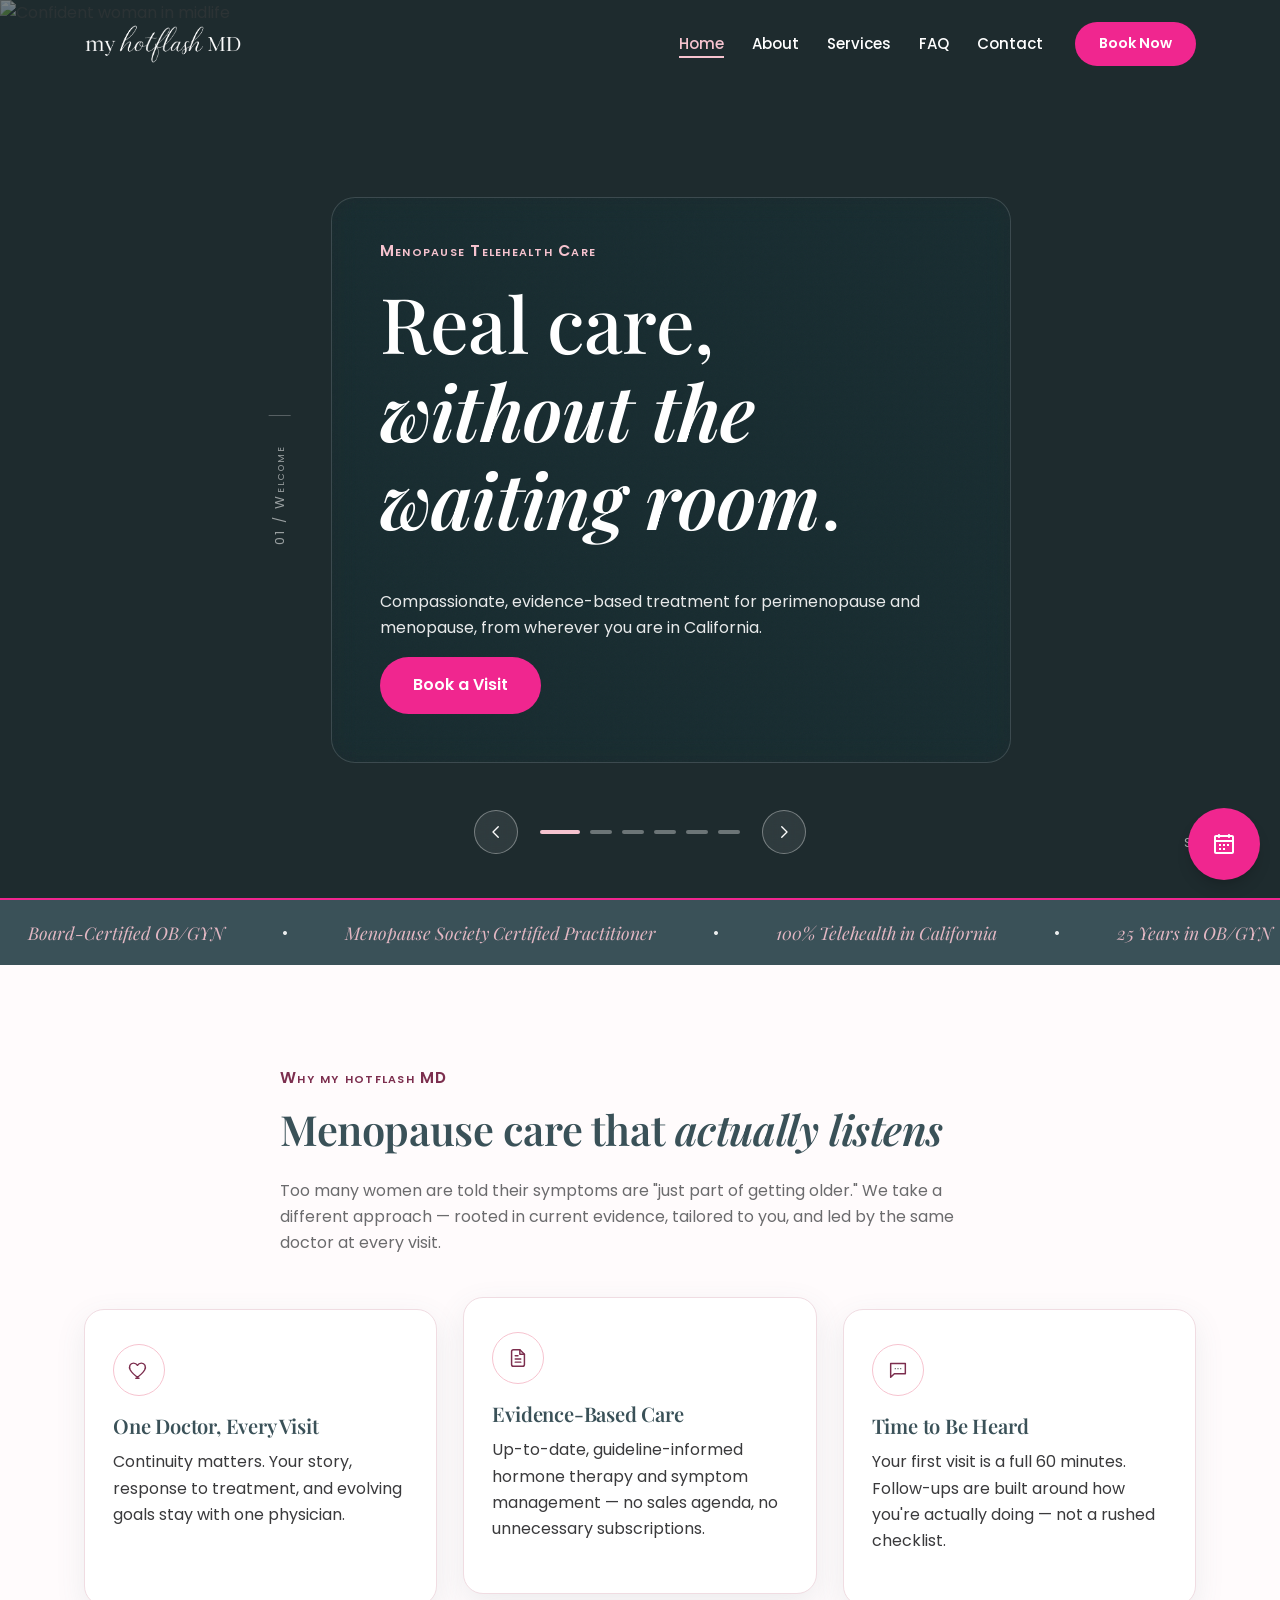
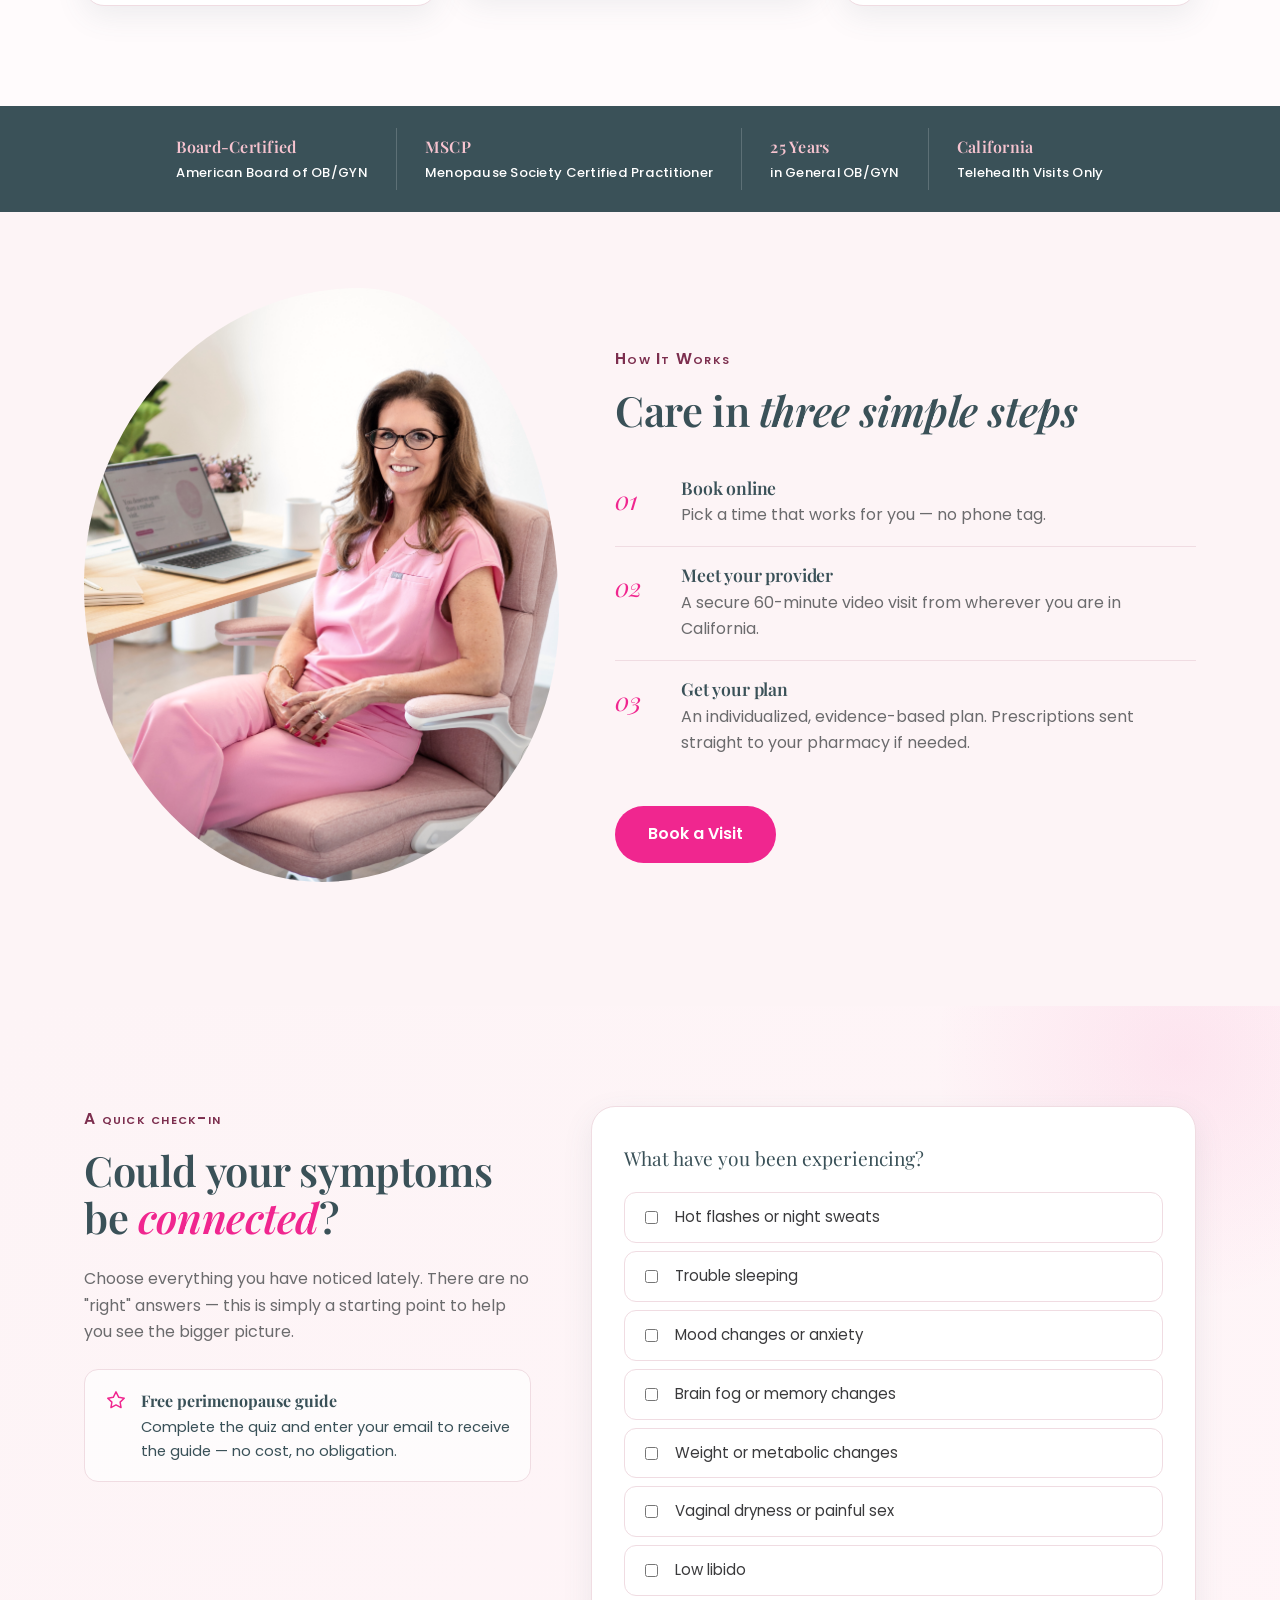
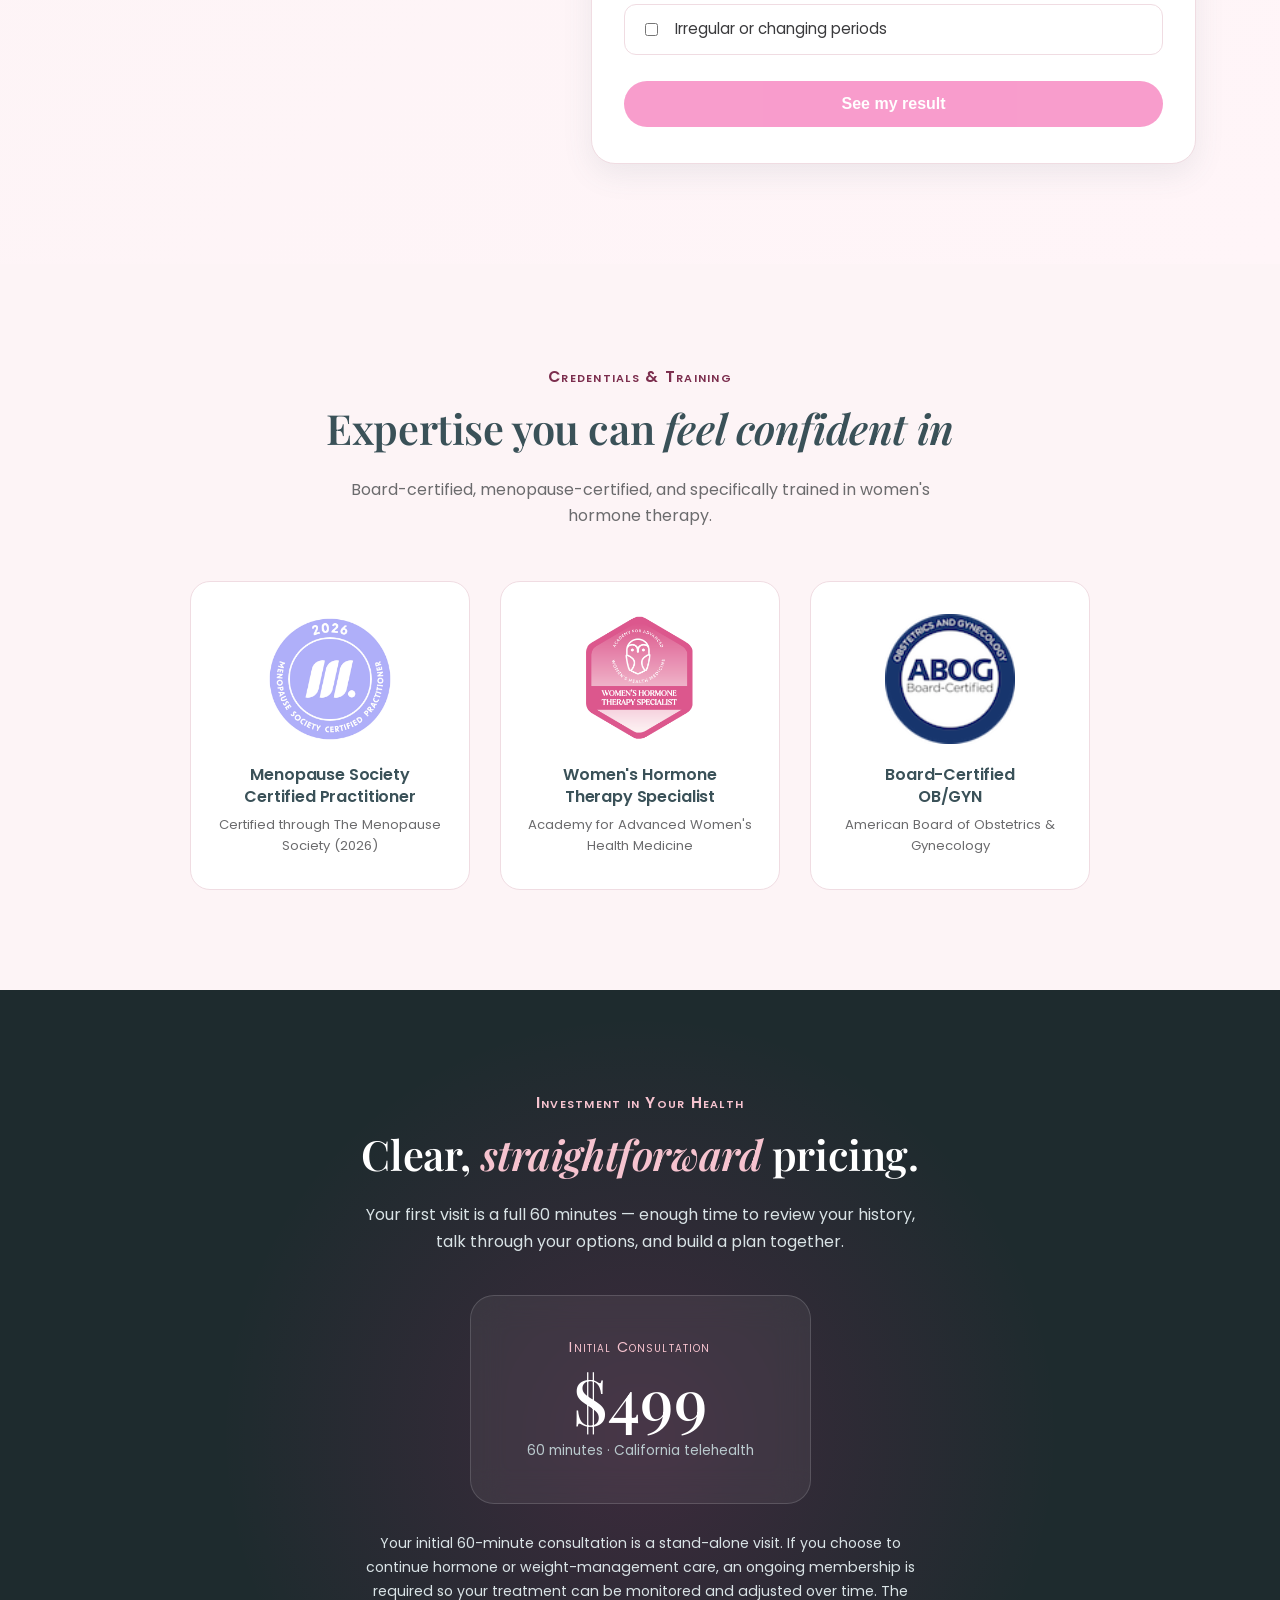
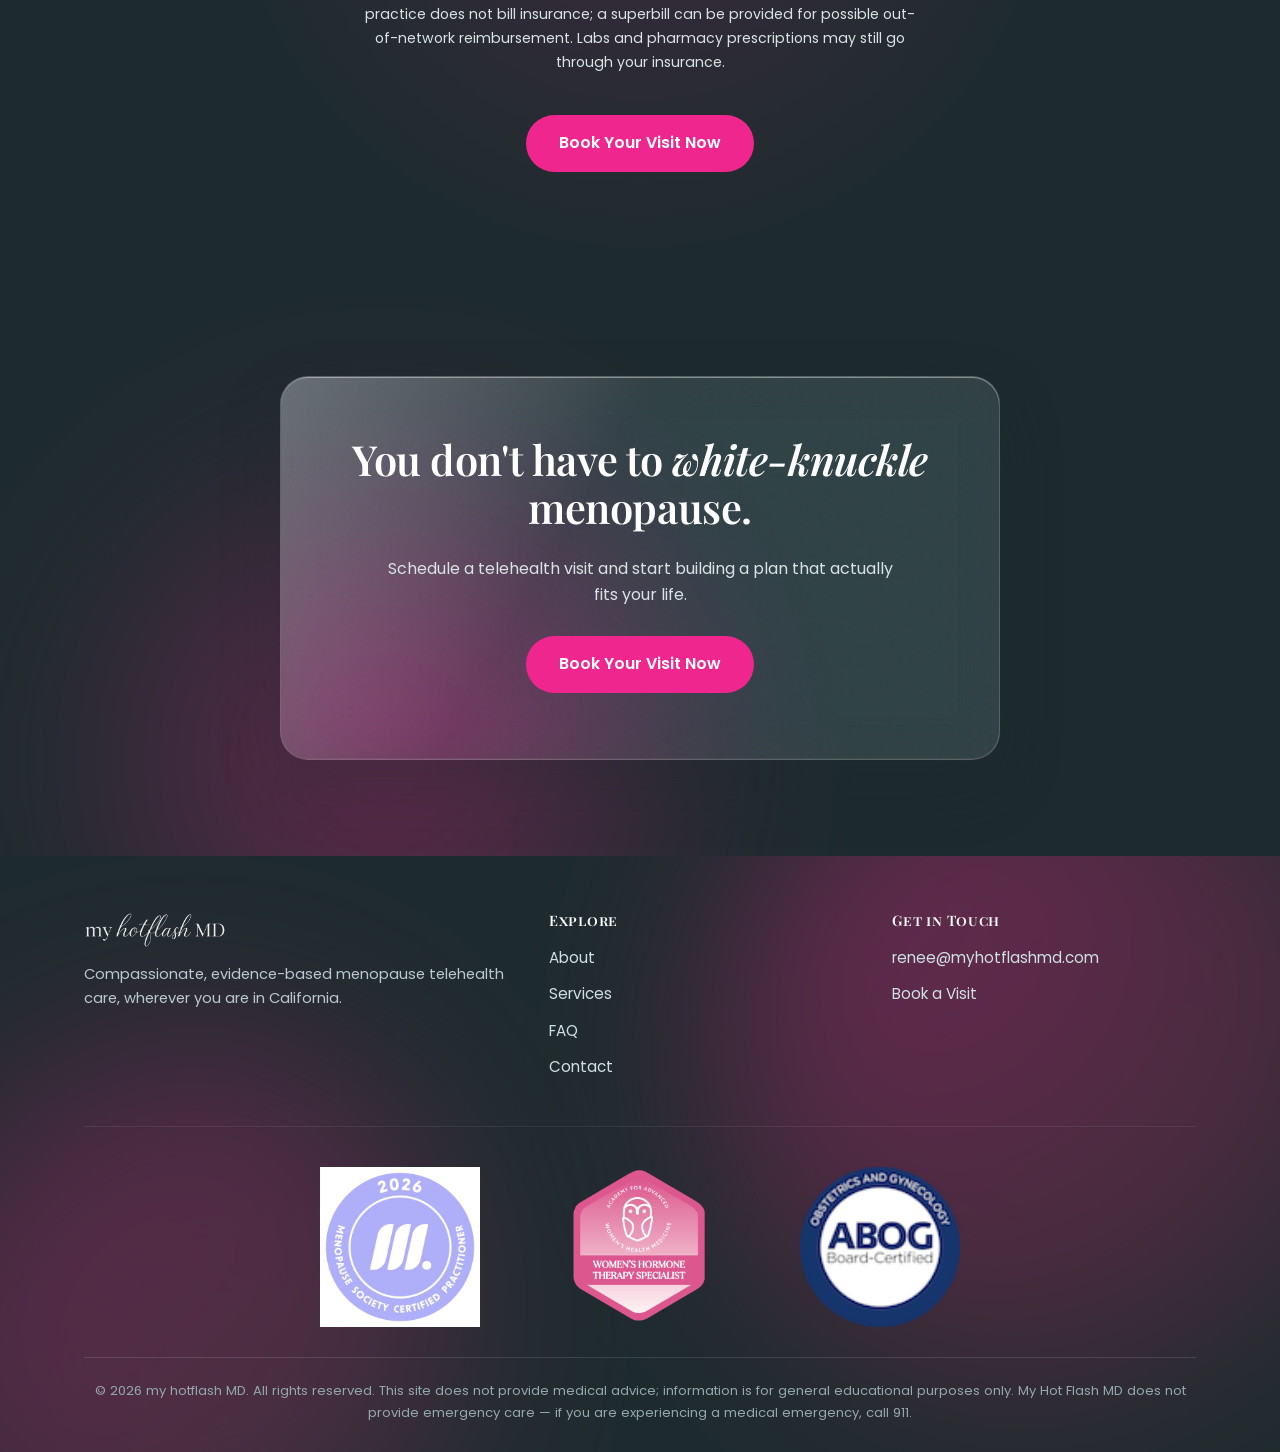
==== commit 975cd4b4: "Update index.html" ====
--- a/index.html
+++ b/index.html
@@ -48,13 +48,13 @@
 </header>
 
 <!-- ============================================================ -->
-<!-- HERO SLIDER — 1 photo of Dr. Nelson + 5 stock                -->
+<!-- HERO SLIDER — 6 slides, all stock                            -->
 <!-- ============================================================ -->
 <section class="hero-slider" data-slider aria-roledescription="carousel" aria-label="Introduction">
-  <!-- Slide 1 — Dr. Nelson (scrubs hero) -->
+  <!-- Slide 1 — midlife woman, warm lifestyle -->
   <article class="slide is-active" data-slide data-zoom="in">
     <div class="slide-bg" aria-hidden="true">
-      <img src="assets/dr-nelson-hero.jpg" alt="Dr. Renee Nelson in scrubs" loading="eager" />
+      <img src="https://images.unsplash.com/photo-1573496359142-b8d87734a5a2?w=1600&h=900&fit=crop&crop=center" alt="Confident woman in midlife" loading="eager" />
       <div class="slide-overlay"></div>
     </div>
     <div class="container slide-inner">
@@ -68,7 +68,7 @@
     </div>
   </article>
 
-  <!-- Slide 2 — stock -->
+  <!-- Slide 2 — sleep -->
   <article class="slide" data-slide data-zoom="out">
     <div class="slide-bg" aria-hidden="true">
       <img src="https://images.unsplash.com/photo-1545205597-3d9d02c29597?w=1600&h=900&fit=crop&crop=center" alt="Woman sleeping peacefully" loading="lazy" />
@@ -85,7 +85,7 @@
     </div>
   </article>
 
-  <!-- Slide 3 — stock -->
+  <!-- Slide 3 — nature / whole-person -->
   <article class="slide" data-slide data-zoom="in">
     <div class="slide-bg" aria-hidden="true">
       <img src="https://images.unsplash.com/photo-1489533119213-66a5cd877091?w=1600&h=900&fit=crop&crop=center" alt="Woman enjoying a peaceful moment outdoors" loading="lazy" />
@@ -102,7 +102,7 @@
     </div>
   </article>
 
-  <!-- Slide 4 — stock -->
+  <!-- Slide 4 — smiling / empowerment -->
   <article class="slide" data-slide data-zoom="out">
     <div class="slide-bg" aria-hidden="true">
       <img src="https://images.unsplash.com/photo-1515377905703-c4788e51af15?w=1600&h=900&fit=crop&crop=center" alt="Woman smiling and feeling empowered" loading="lazy" />
@@ -119,7 +119,7 @@
     </div>
   </article>
 
-  <!-- Slide 5 — stock -->
+  <!-- Slide 5 — self-care -->
   <article class="slide" data-slide data-zoom="in">
     <div class="slide-bg" aria-hidden="true">
       <img src="https://images.unsplash.com/photo-1499209974431-9dddcece7f88?w=1600&h=900&fit=crop&crop=center" alt="Woman practicing self-care" loading="lazy" />
@@ -136,10 +136,10 @@
     </div>
   </article>
 
-  <!-- Slide 6 — stock -->
+  <!-- Slide 6 — telehealth video visit -->
   <article class="slide" data-slide data-zoom="out">
     <div class="slide-bg" aria-hidden="true">
-      <img src="https://images.unsplash.com/photo-1559757148-5c350d0d3c56?w=1600&h=900&fit=crop&crop=center" alt="Woman at a desk, telehealth consultation" loading="lazy" />
+      <img src="https://images.unsplash.com/photo-1587825140708-dfaf72ae4b04?w=1600&h=900&fit=crop&crop=center" alt="Woman in a telehealth video visit with her doctor" loading="lazy" />
       <div class="slide-overlay"></div>
     </div>
     <div class="container slide-inner">
@@ -481,4 +481,4 @@
 
 <script src="assets/nav.js?v=20260921"></script>
 </body>
-</html>+</html>
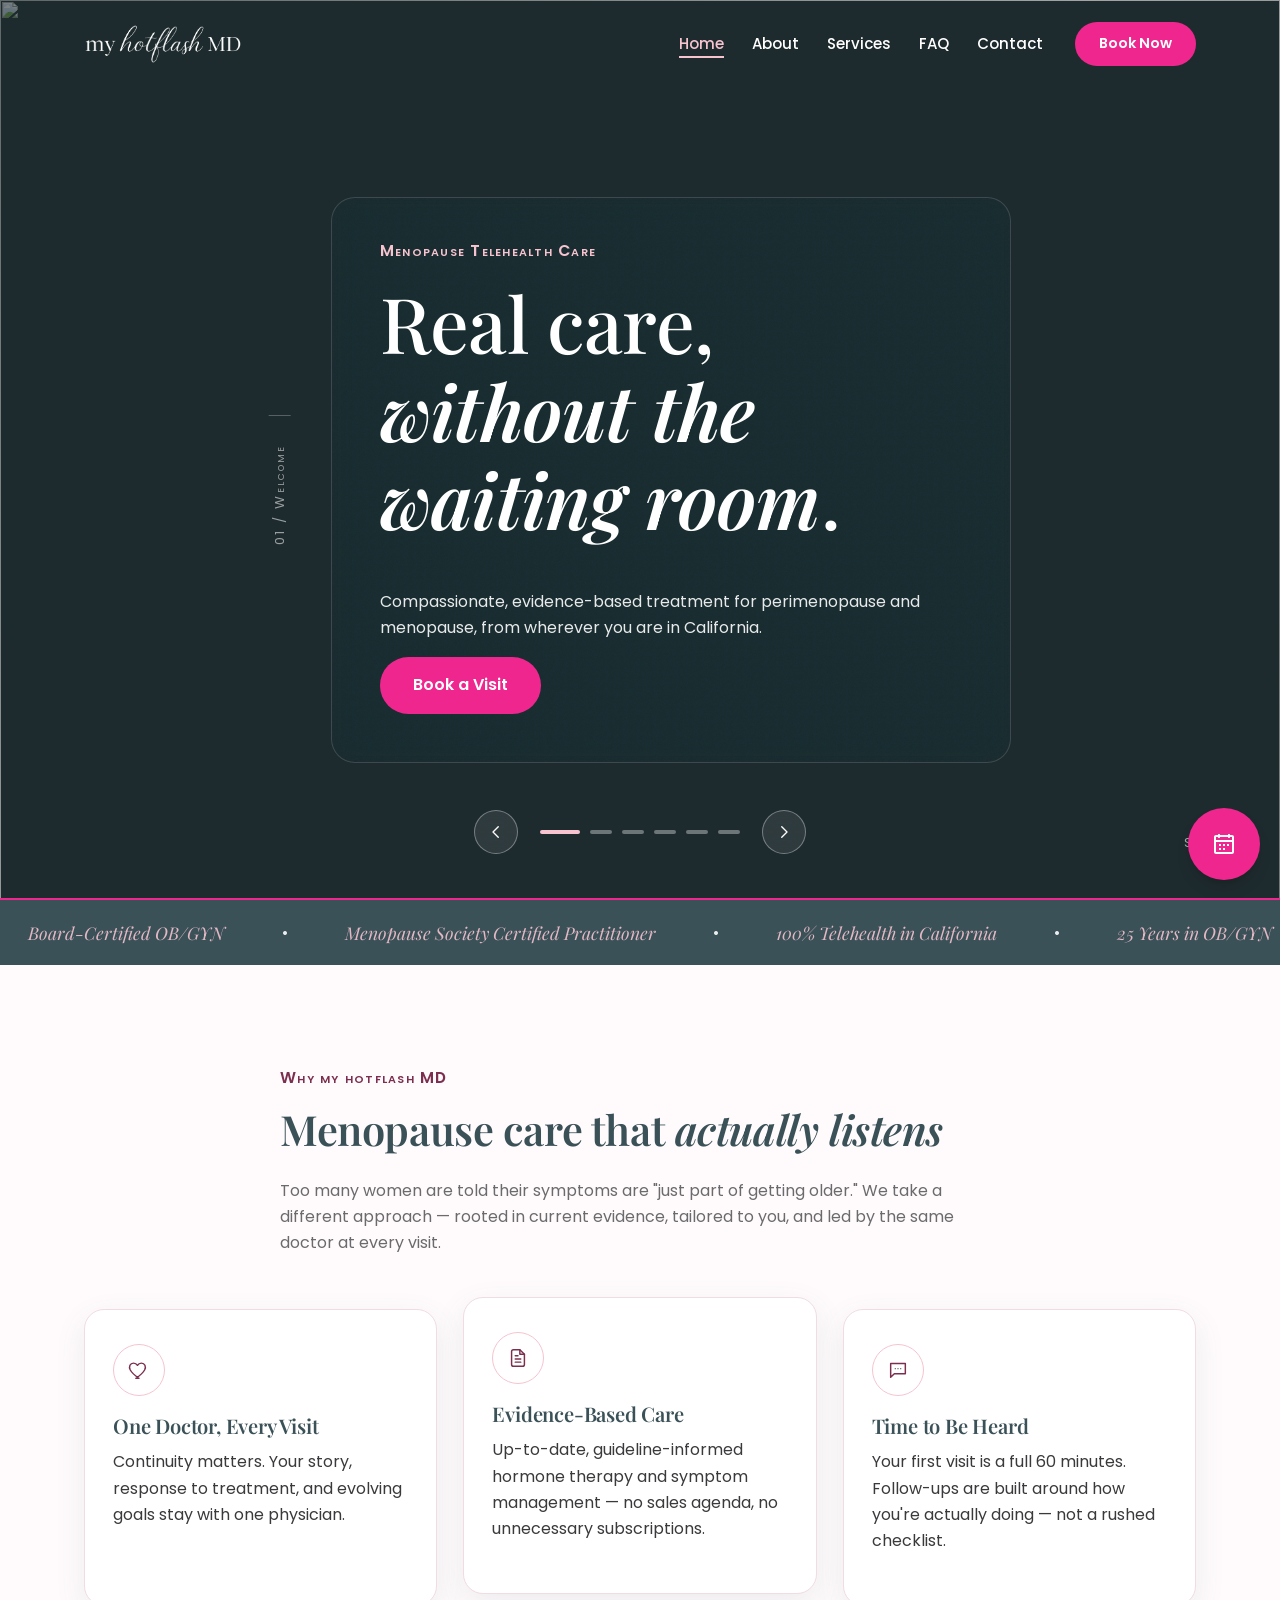
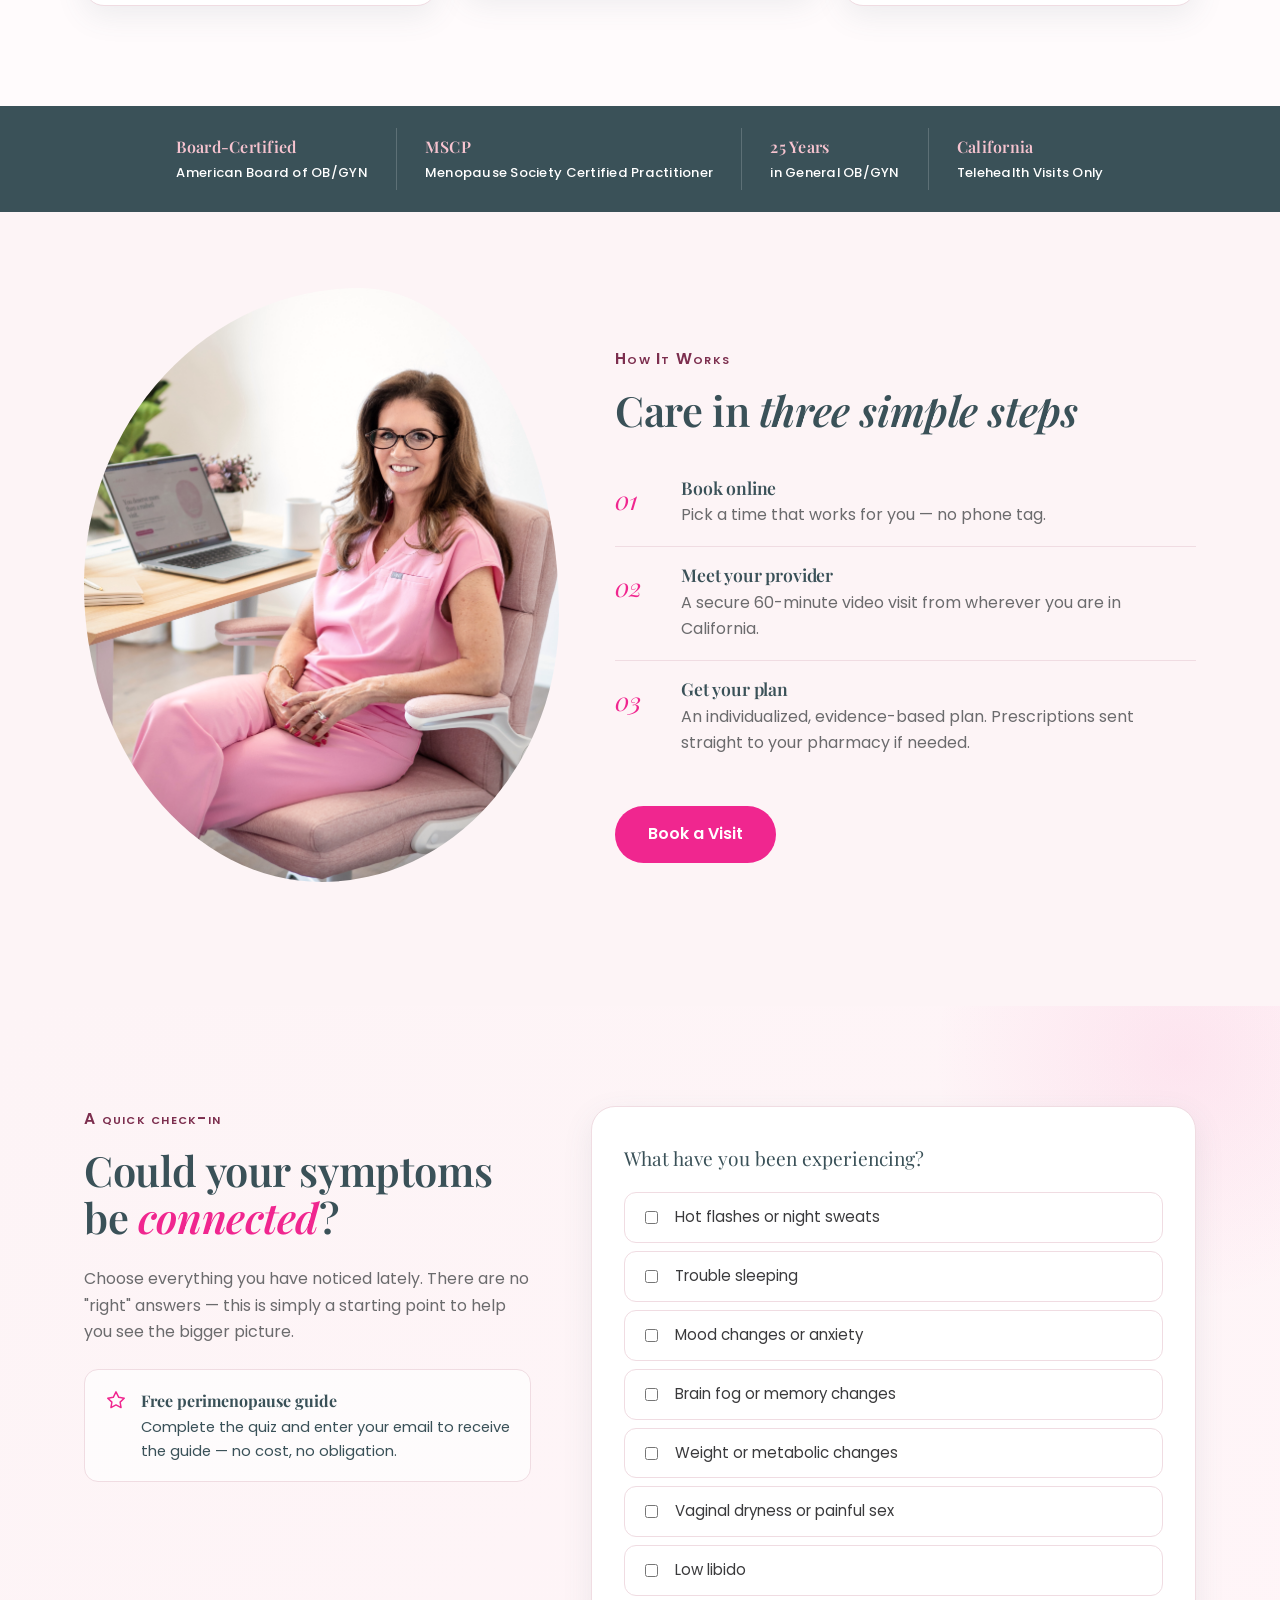
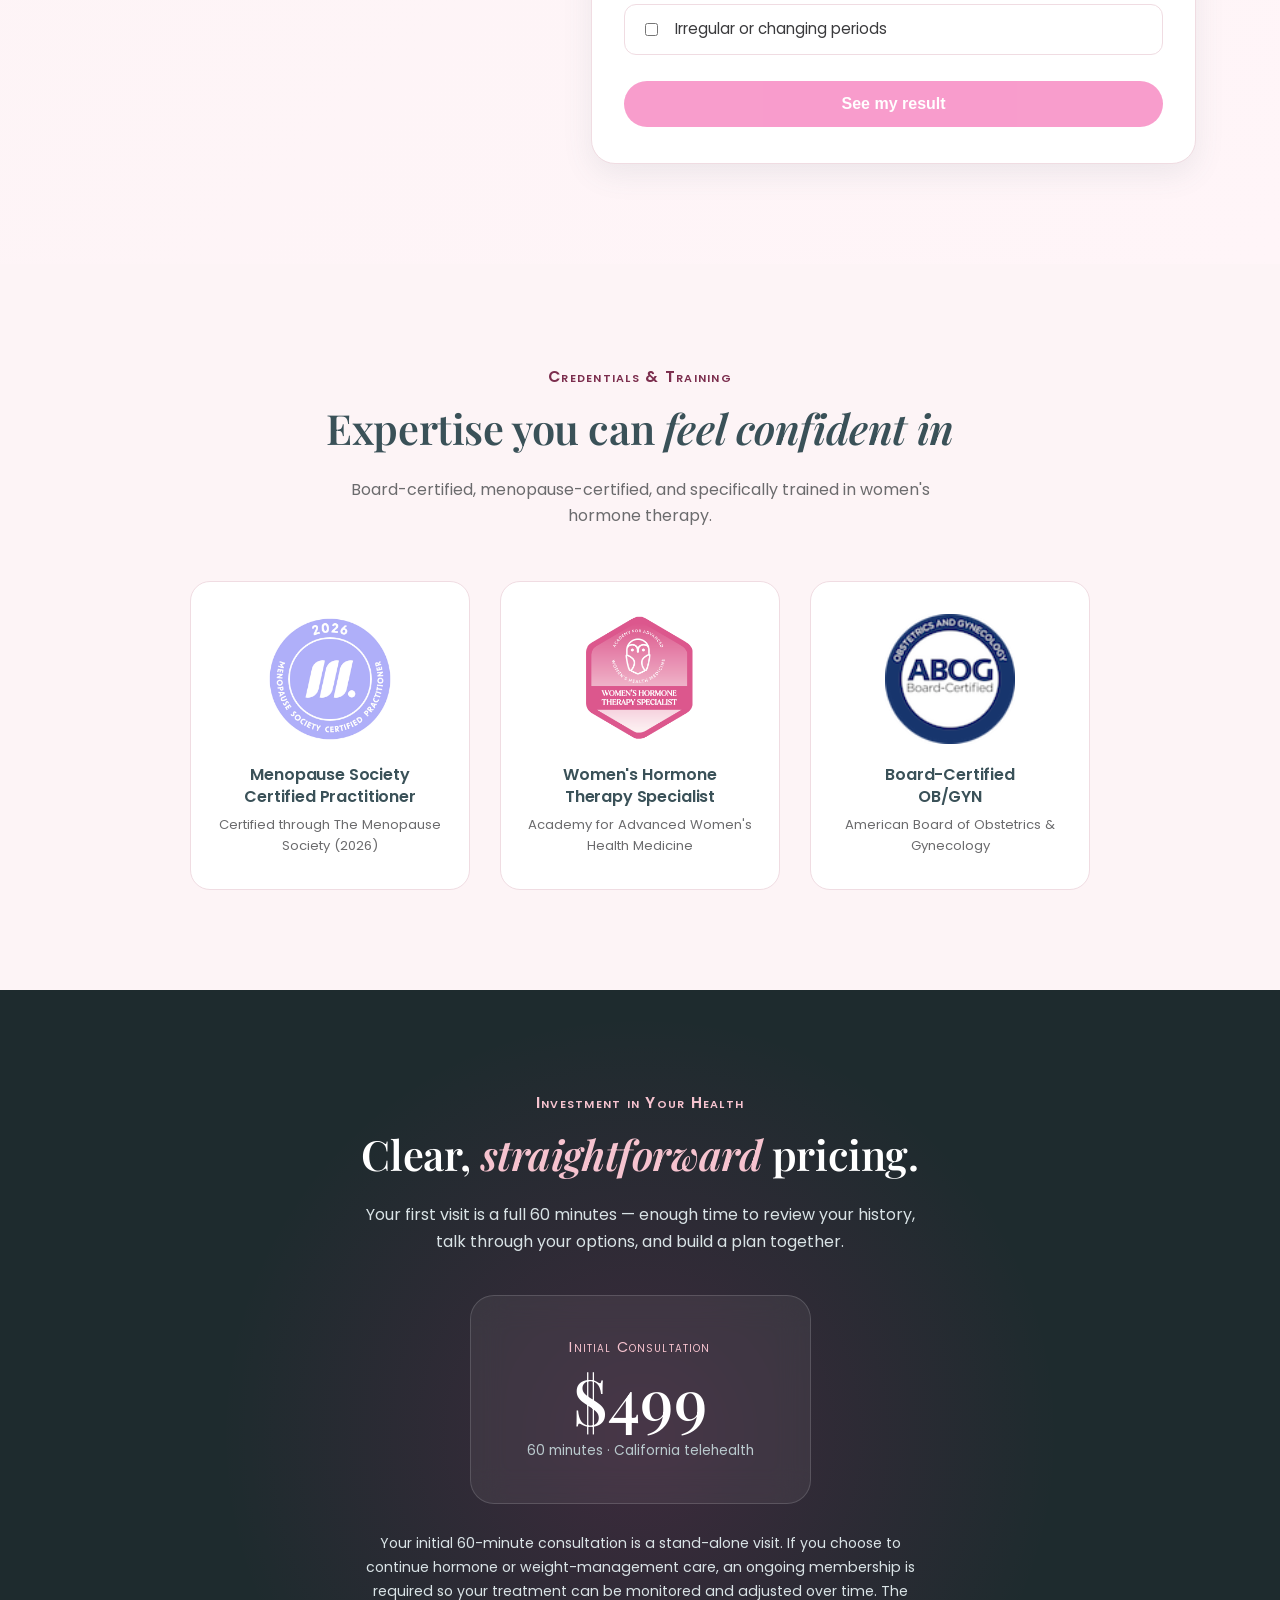
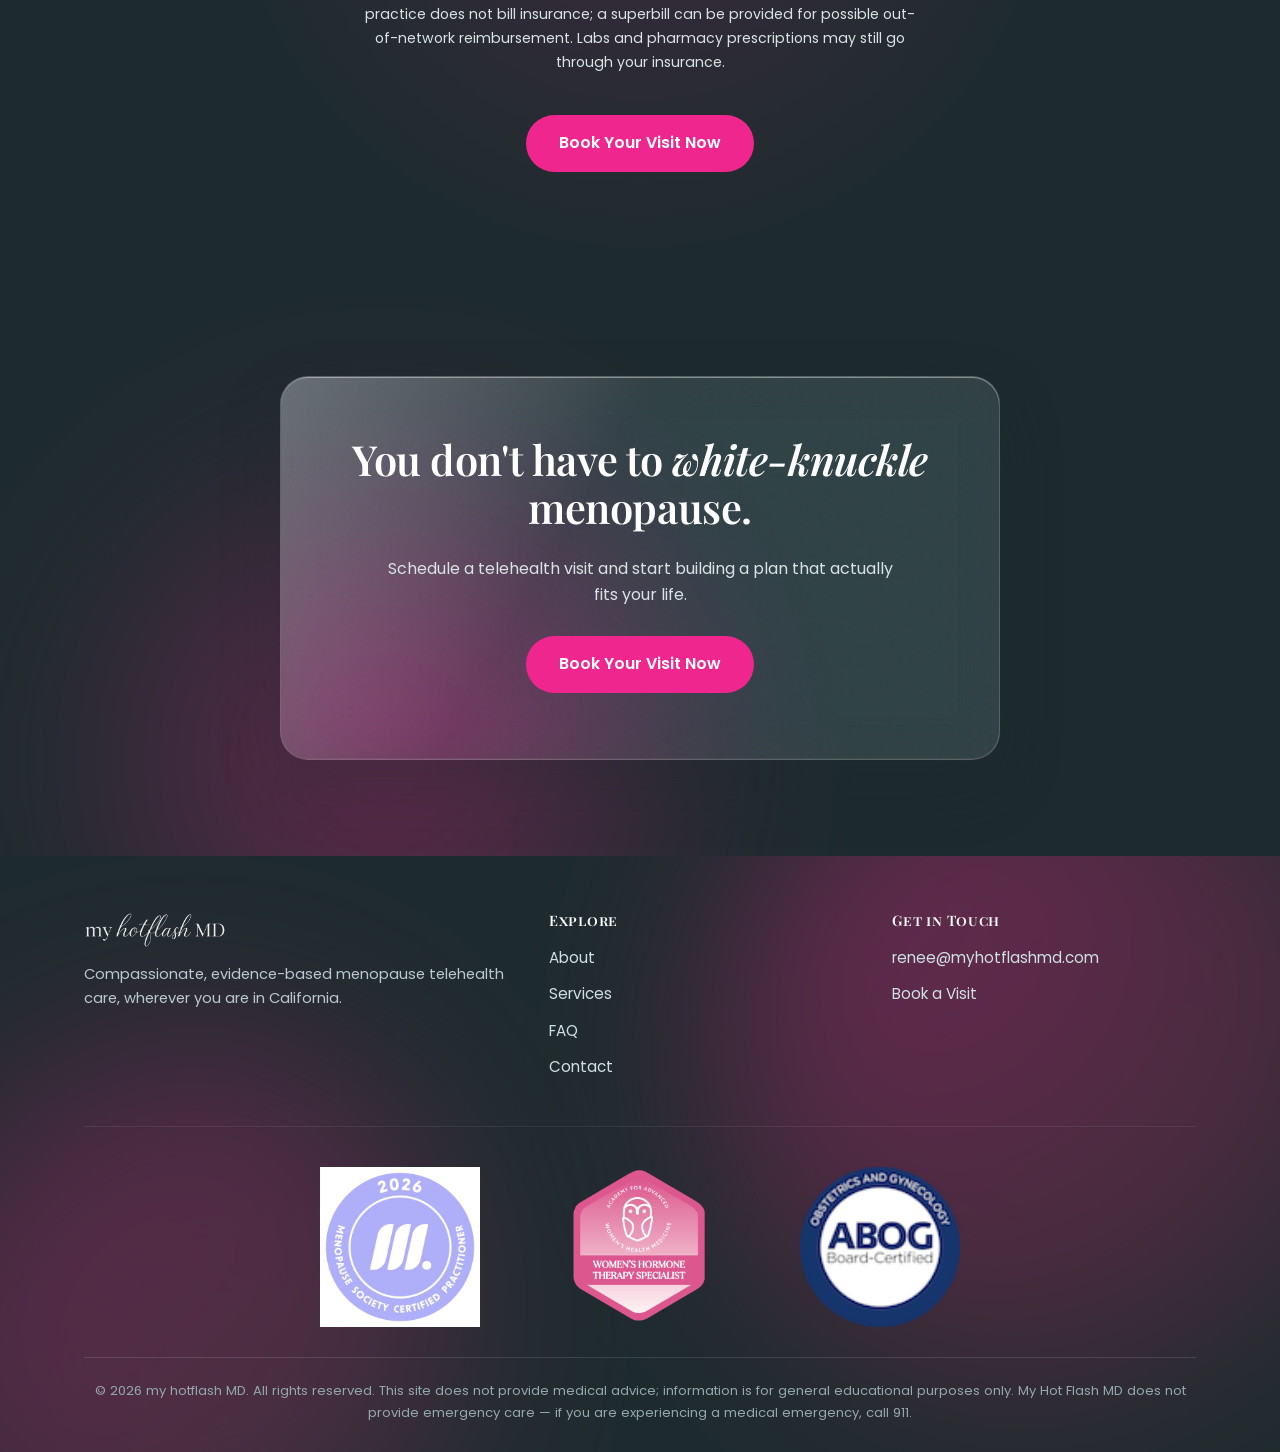
==== commit adcb0ae7: "Change image sources in hero slider Updated image sources for slides in the hero slider." ====
--- a/index.html
+++ b/index.html
@@ -54,7 +54,7 @@
   <!-- Slide 1 — midlife woman, warm lifestyle -->
   <article class="slide is-active" data-slide data-zoom="in">
     <div class="slide-bg" aria-hidden="true">
-      <img src="https://images.unsplash.com/photo-1573496359142-b8d87734a5a2?w=1600&h=900&fit=crop&crop=center" alt="Confident woman in midlife" loading="eager" />
+      <img src="https://unsplash.com/photos/a-group-of-people-doing-yoga-in-the-grass-CXCqznk3YOc" />
       <div class="slide-overlay"></div>
     </div>
     <div class="container slide-inner">
@@ -139,7 +139,7 @@
   <!-- Slide 6 — telehealth video visit -->
   <article class="slide" data-slide data-zoom="out">
     <div class="slide-bg" aria-hidden="true">
-      <img src="https://images.unsplash.com/photo-1587825140708-dfaf72ae4b04?w=1600&h=900&fit=crop&crop=center" alt="Woman in a telehealth video visit with her doctor" loading="lazy" />
+      <img src="Photo by Elina Fairytale from Pexels: https://www.pexels.com/photo/women-holding-hands-while-dancing-barefoot-at-a-park-4834134/" alt="Woman in a telehealth video visit with her doctor" loading="lazy" />
       <div class="slide-overlay"></div>
     </div>
     <div class="container slide-inner">
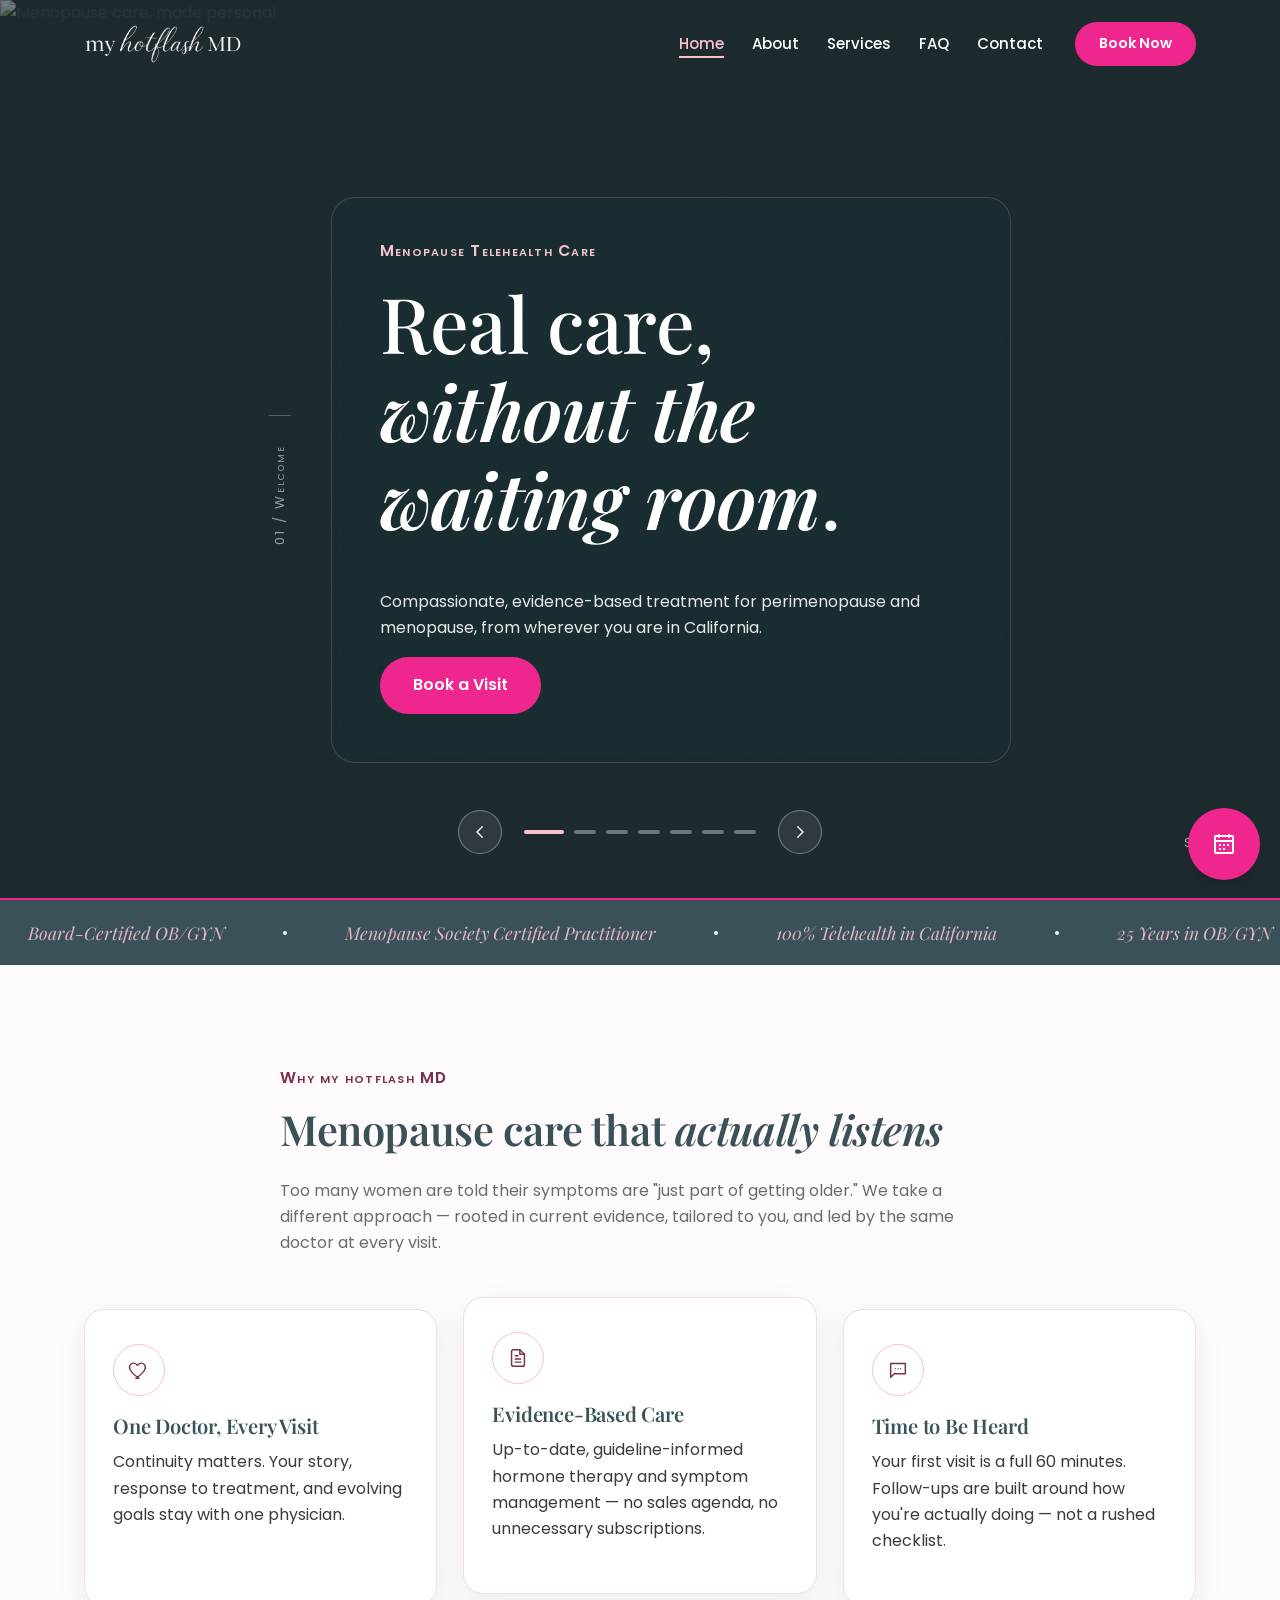
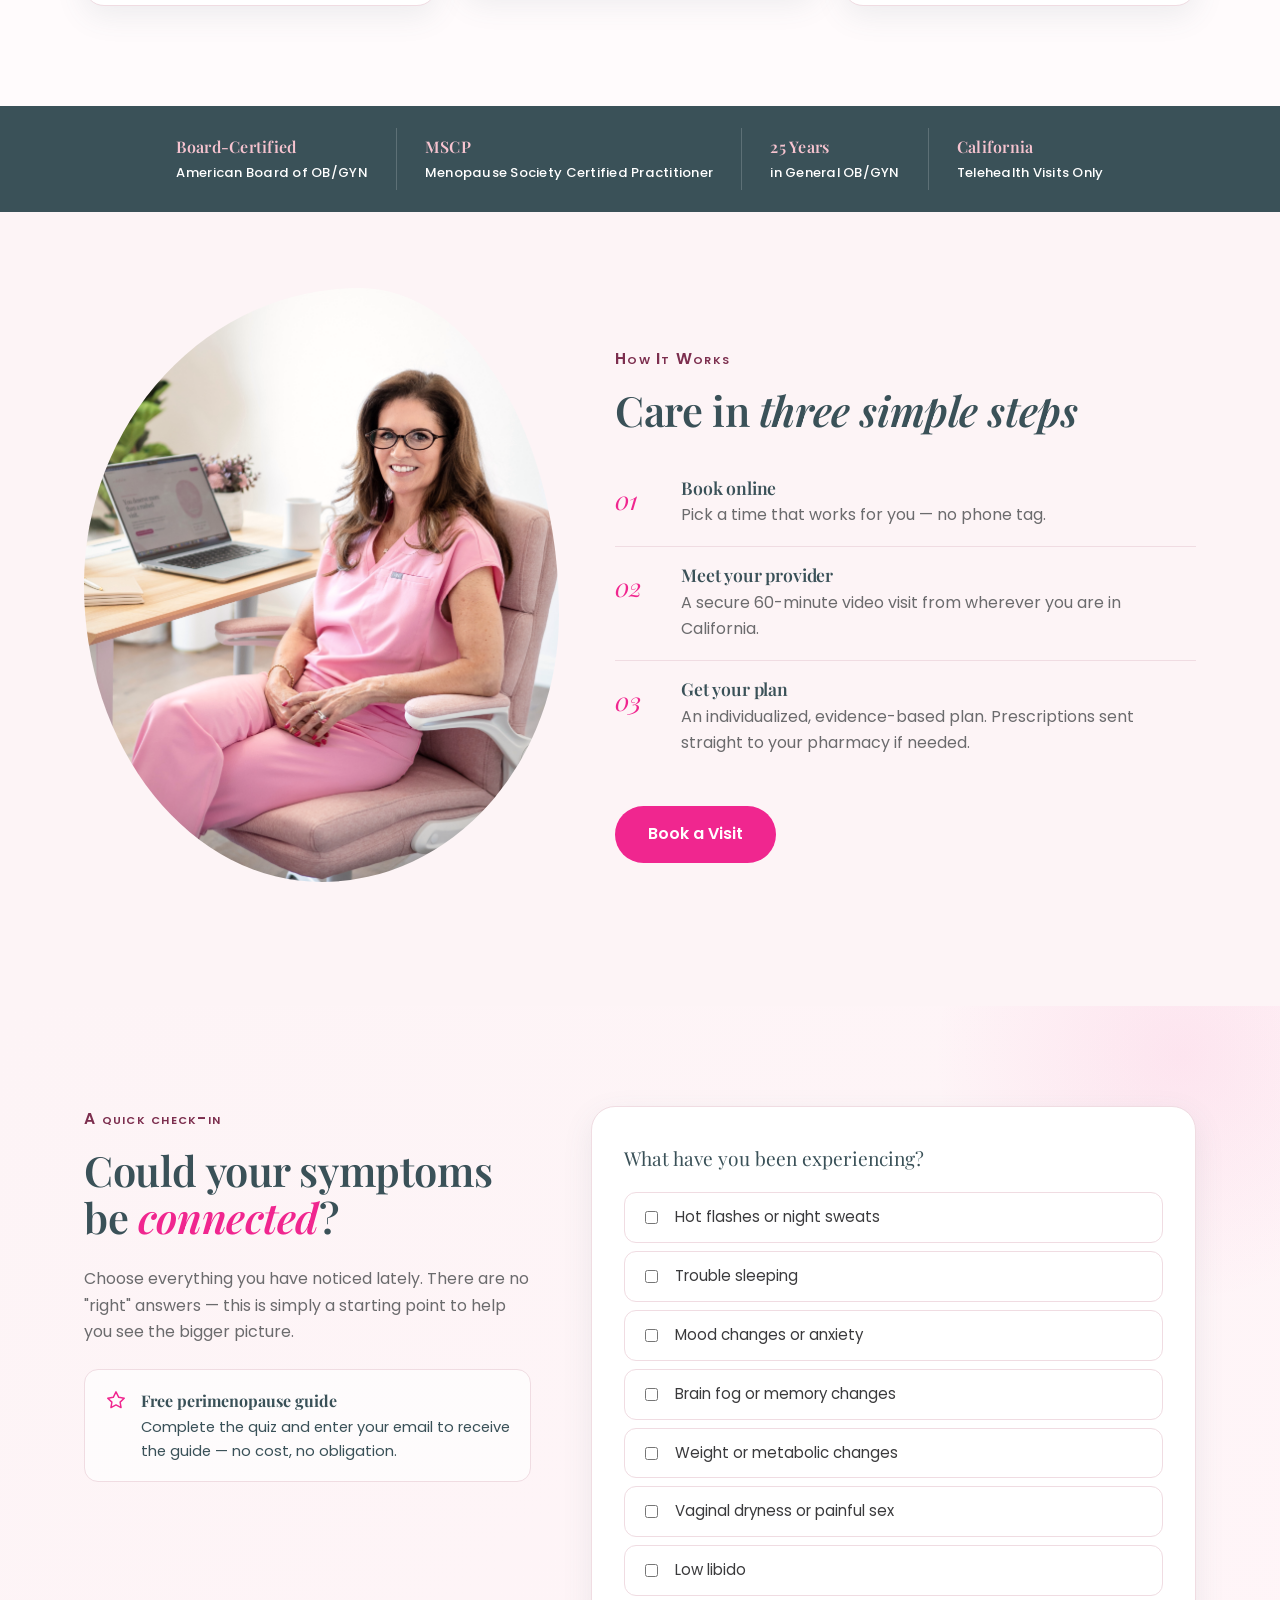
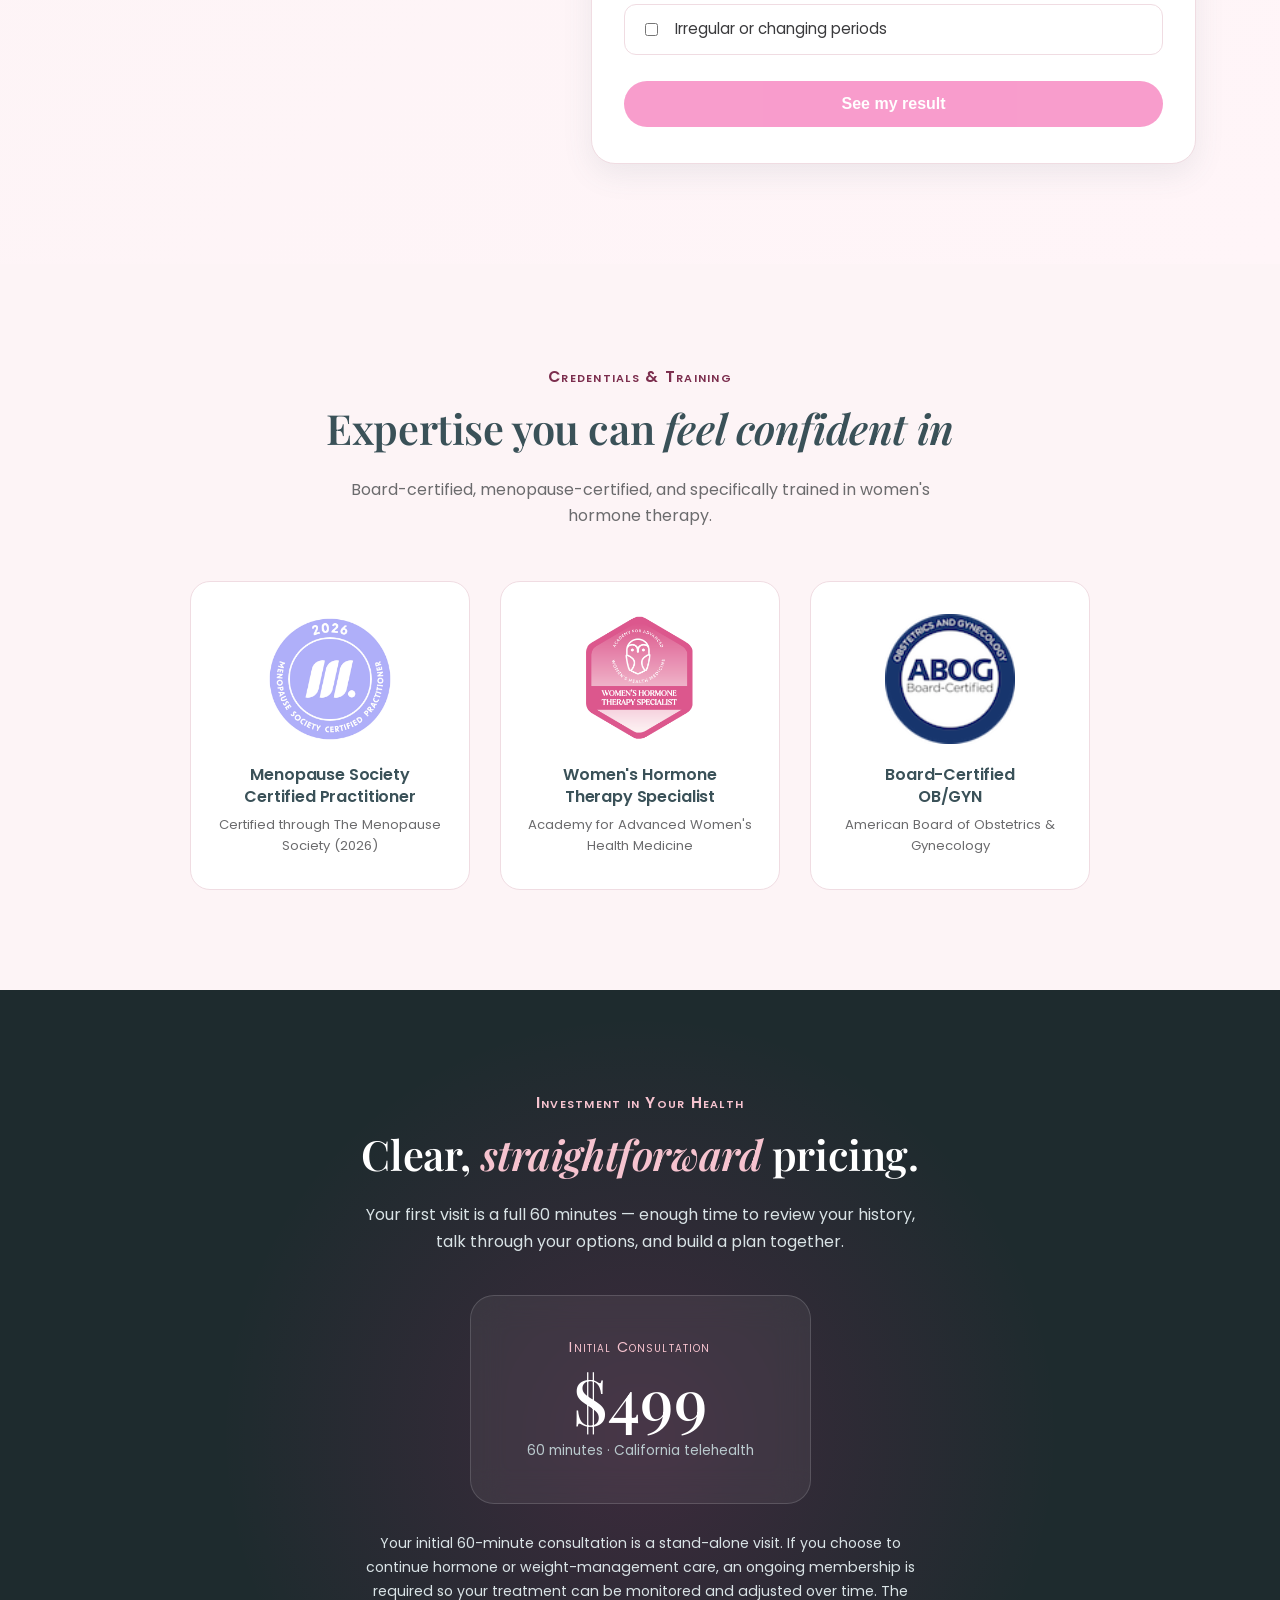
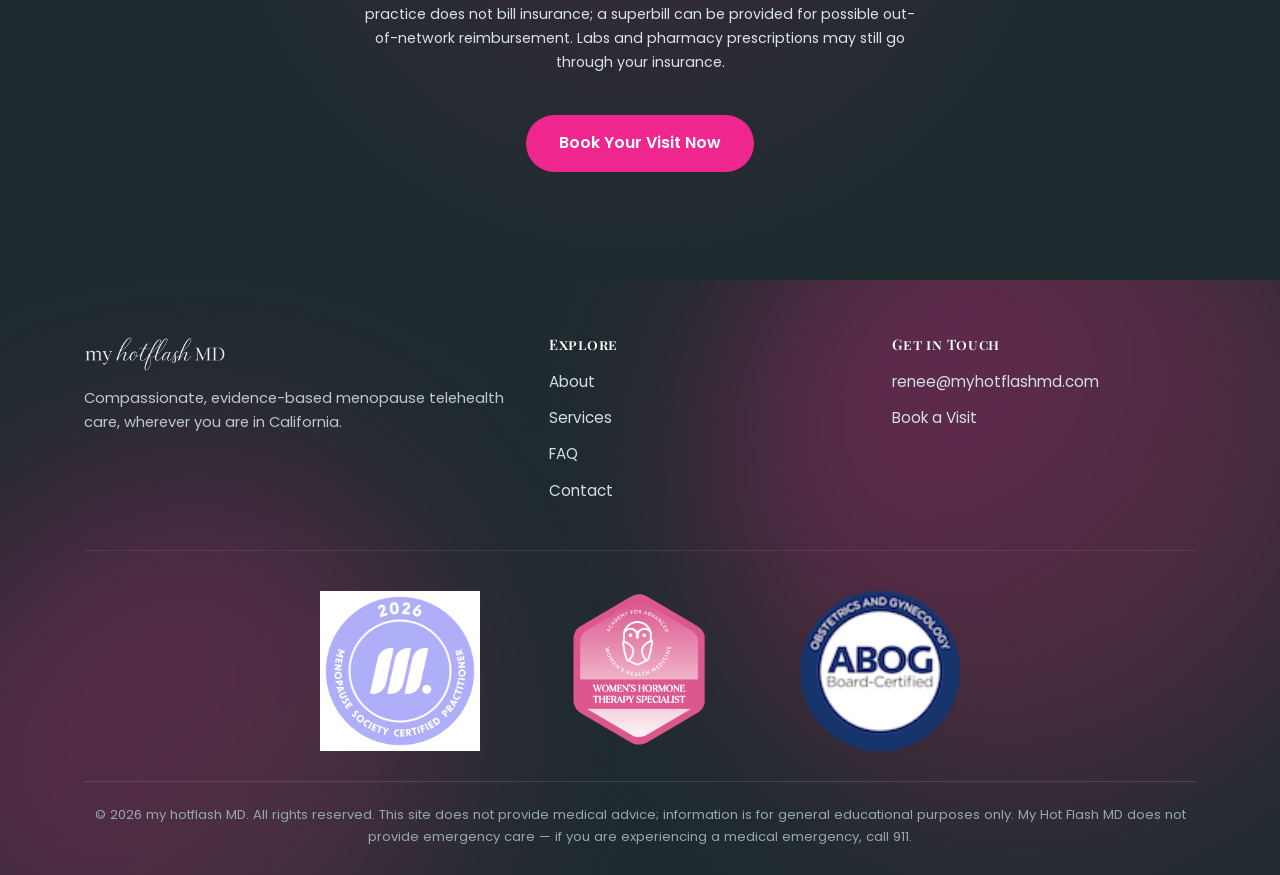
==== commit 798e62d5: "Update hero slider and stylesheet version Updated the hero slider to include a new slide and modifie" ====
--- a/index.html
+++ b/index.html
@@ -24,7 +24,7 @@
   <link rel="preconnect" href="https://fonts.googleapis.com" />
   <link rel="preconnect" href="https://fonts.gstatic.com" crossorigin />
   <link href="https://fonts.googleapis.com/css2?family=Playfair+Display:ital,wght@0,500;0,600;0,700;1,500;1,600&family=Poppins:wght@400;500;600;700&display=swap" rel="stylesheet" />
-  <link rel="stylesheet" href="assets/style.css?v=20260921" />
+  <link rel="stylesheet" href="assets/style.css?v=20260922" />
 </head>
 <body>
 
@@ -48,13 +48,13 @@
 </header>
 
 <!-- ============================================================ -->
-<!-- HERO SLIDER — 6 slides, all stock                            -->
+<!-- HERO SLIDER — 7 slides                                       -->
 <!-- ============================================================ -->
 <section class="hero-slider" data-slider aria-roledescription="carousel" aria-label="Introduction">
-  <!-- Slide 1 — midlife woman, warm lifestyle -->
+  <!-- Slide 1 -->
   <article class="slide is-active" data-slide data-zoom="in">
     <div class="slide-bg" aria-hidden="true">
-      <img src="https://unsplash.com/photos/a-group-of-people-doing-yoga-in-the-grass-CXCqznk3YOc" />
+      <img src="assets/slider1.jpg" alt="Menopause care, made personal" loading="eager" />
       <div class="slide-overlay"></div>
     </div>
     <div class="container slide-inner">
@@ -68,7 +68,7 @@
     </div>
   </article>
 
-  <!-- Slide 2 — sleep -->
+  <!-- Slide 2 -->
   <article class="slide" data-slide data-zoom="out">
     <div class="slide-bg" aria-hidden="true">
       <img src="https://images.unsplash.com/photo-1545205597-3d9d02c29597?w=1600&h=900&fit=crop&crop=center" alt="Woman sleeping peacefully" loading="lazy" />
@@ -85,7 +85,7 @@
     </div>
   </article>
 
-  <!-- Slide 3 — nature / whole-person -->
+  <!-- Slide 3 -->
   <article class="slide" data-slide data-zoom="in">
     <div class="slide-bg" aria-hidden="true">
       <img src="https://images.unsplash.com/photo-1489533119213-66a5cd877091?w=1600&h=900&fit=crop&crop=center" alt="Woman enjoying a peaceful moment outdoors" loading="lazy" />
@@ -102,7 +102,7 @@
     </div>
   </article>
 
-  <!-- Slide 4 — smiling / empowerment -->
+  <!-- Slide 4 -->
   <article class="slide" data-slide data-zoom="out">
     <div class="slide-bg" aria-hidden="true">
       <img src="https://images.unsplash.com/photo-1515377905703-c4788e51af15?w=1600&h=900&fit=crop&crop=center" alt="Woman smiling and feeling empowered" loading="lazy" />
@@ -119,7 +119,7 @@
     </div>
   </article>
 
-  <!-- Slide 5 — self-care -->
+  <!-- Slide 5 -->
   <article class="slide" data-slide data-zoom="in">
     <div class="slide-bg" aria-hidden="true">
       <img src="https://images.unsplash.com/photo-1499209974431-9dddcece7f88?w=1600&h=900&fit=crop&crop=center" alt="Woman practicing self-care" loading="lazy" />
@@ -136,10 +136,10 @@
     </div>
   </article>
 
-  <!-- Slide 6 — telehealth video visit -->
+  <!-- Slide 6 -->
   <article class="slide" data-slide data-zoom="out">
     <div class="slide-bg" aria-hidden="true">
-      <img src="Photo by Elina Fairytale from Pexels: https://www.pexels.com/photo/women-holding-hands-while-dancing-barefoot-at-a-park-4834134/" alt="Woman in a telehealth video visit with her doctor" loading="lazy" />
+      <img src="assets/slider6.jpg" alt="Menopause care that fits your life" loading="lazy" />
       <div class="slide-overlay"></div>
     </div>
     <div class="container slide-inner">
@@ -149,6 +149,23 @@
         <h1>60 minutes. <em>Your whole story.</em></h1>
         <p>A full initial consultation, an individualized plan, and prescriptions sent straight to your pharmacy if needed.</p>
         <a href="https://d2oe0ra32qx05a.cloudfront.net/?practiceKey=k_1_116636" class="btn btn-primary" target="_blank" rel="noopener">Book a Visit</a>
+      </div>
+    </div>
+  </article>
+
+  <!-- Slide 7 — NEW -->
+  <article class="slide" data-slide data-zoom="in">
+    <div class="slide-bg" aria-hidden="true">
+      <img src="assets/slider7.jpg" alt="Thoughtful, personal menopause care" loading="lazy" />
+      <div class="slide-overlay"></div>
+    </div>
+    <div class="container slide-inner">
+      <span class="eyebrow-vertical">07 / Made Personal</span>
+      <div class="slide-copy glass-text">
+        <span class="eyebrow">Menopause Care, Made Personal</span>
+        <h1>You deserve more than a <em>rushed visit</em>.</h1>
+        <p>Thoughtful, evidence-based perimenopause and menopause care with a doctor who takes the time to listen — and stays with you through the process.</p>
+        <a href="https://d2oe0ra32qx05a.cloudfront.net/?practiceKey=k_1_116636" class="btn btn-primary" target="_blank" rel="noopener">Book a Consultation</a>
       </div>
     </div>
   </article>
@@ -164,6 +181,7 @@
       <button class="dot" data-slider-dot aria-label="Go to slide 4"></button>
       <button class="dot" data-slider-dot aria-label="Go to slide 5"></button>
       <button class="dot" data-slider-dot aria-label="Go to slide 6"></button>
+      <button class="dot" data-slider-dot aria-label="Go to slide 7"></button>
     </div>
     <button class="slider-arrow" data-slider-next aria-label="Next slide">
       <svg viewBox="0 0 24 24" fill="none" stroke="currentColor" stroke-width="1.8" stroke-linecap="round" stroke-linejoin="round"><path d="M9 5l7 7-7 7" /></svg>
@@ -414,21 +432,6 @@
 </section>
 
 <!-- ============================================================ -->
-<!-- CTA BAND                                                     -->
-<!-- ============================================================ -->
-<section class="cta-band">
-  <div class="cta-aurora" aria-hidden="true"></div>
-  <div class="container">
-    <div class="cta-glass glass reveal">
-      <div class="glass-highlight"></div>
-      <h2>You don't have to <em>white-knuckle</em> menopause.</h2>
-      <p>Schedule a telehealth visit and start building a plan that actually fits your life.</p>
-      <a href="https://d2oe0ra32qx05a.cloudfront.net/?practiceKey=k_1_116636" class="btn btn-primary" target="_blank" rel="noopener">Book Your Visit Now</a>
-    </div>
-  </div>
-</section>
-
-<!-- ============================================================ -->
 <!-- FOOTER                                                       -->
 <!-- ============================================================ -->
 <footer class="site-footer">
@@ -479,6 +482,6 @@
   </div>
 </footer>
 
-<script src="assets/nav.js?v=20260921"></script>
+<script src="assets/nav.js?v=20260922"></script>
 </body>
 </html>
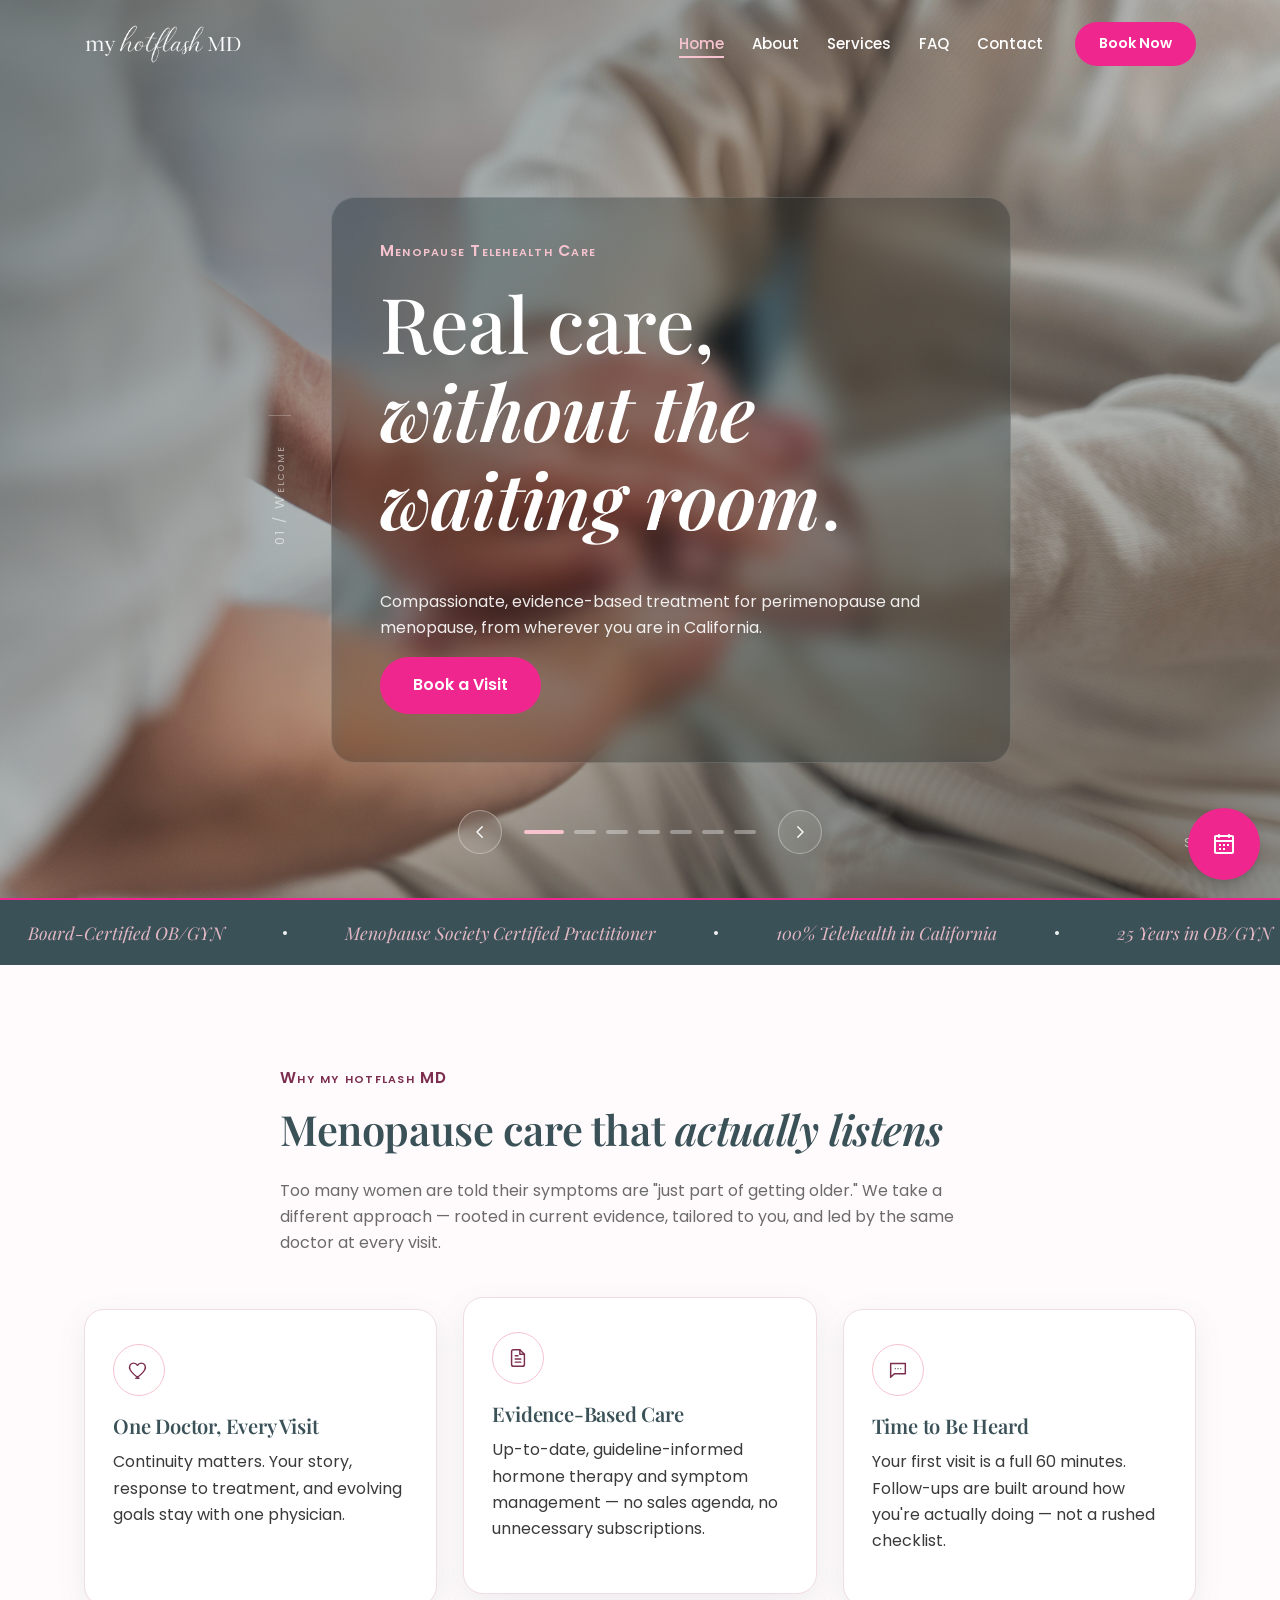
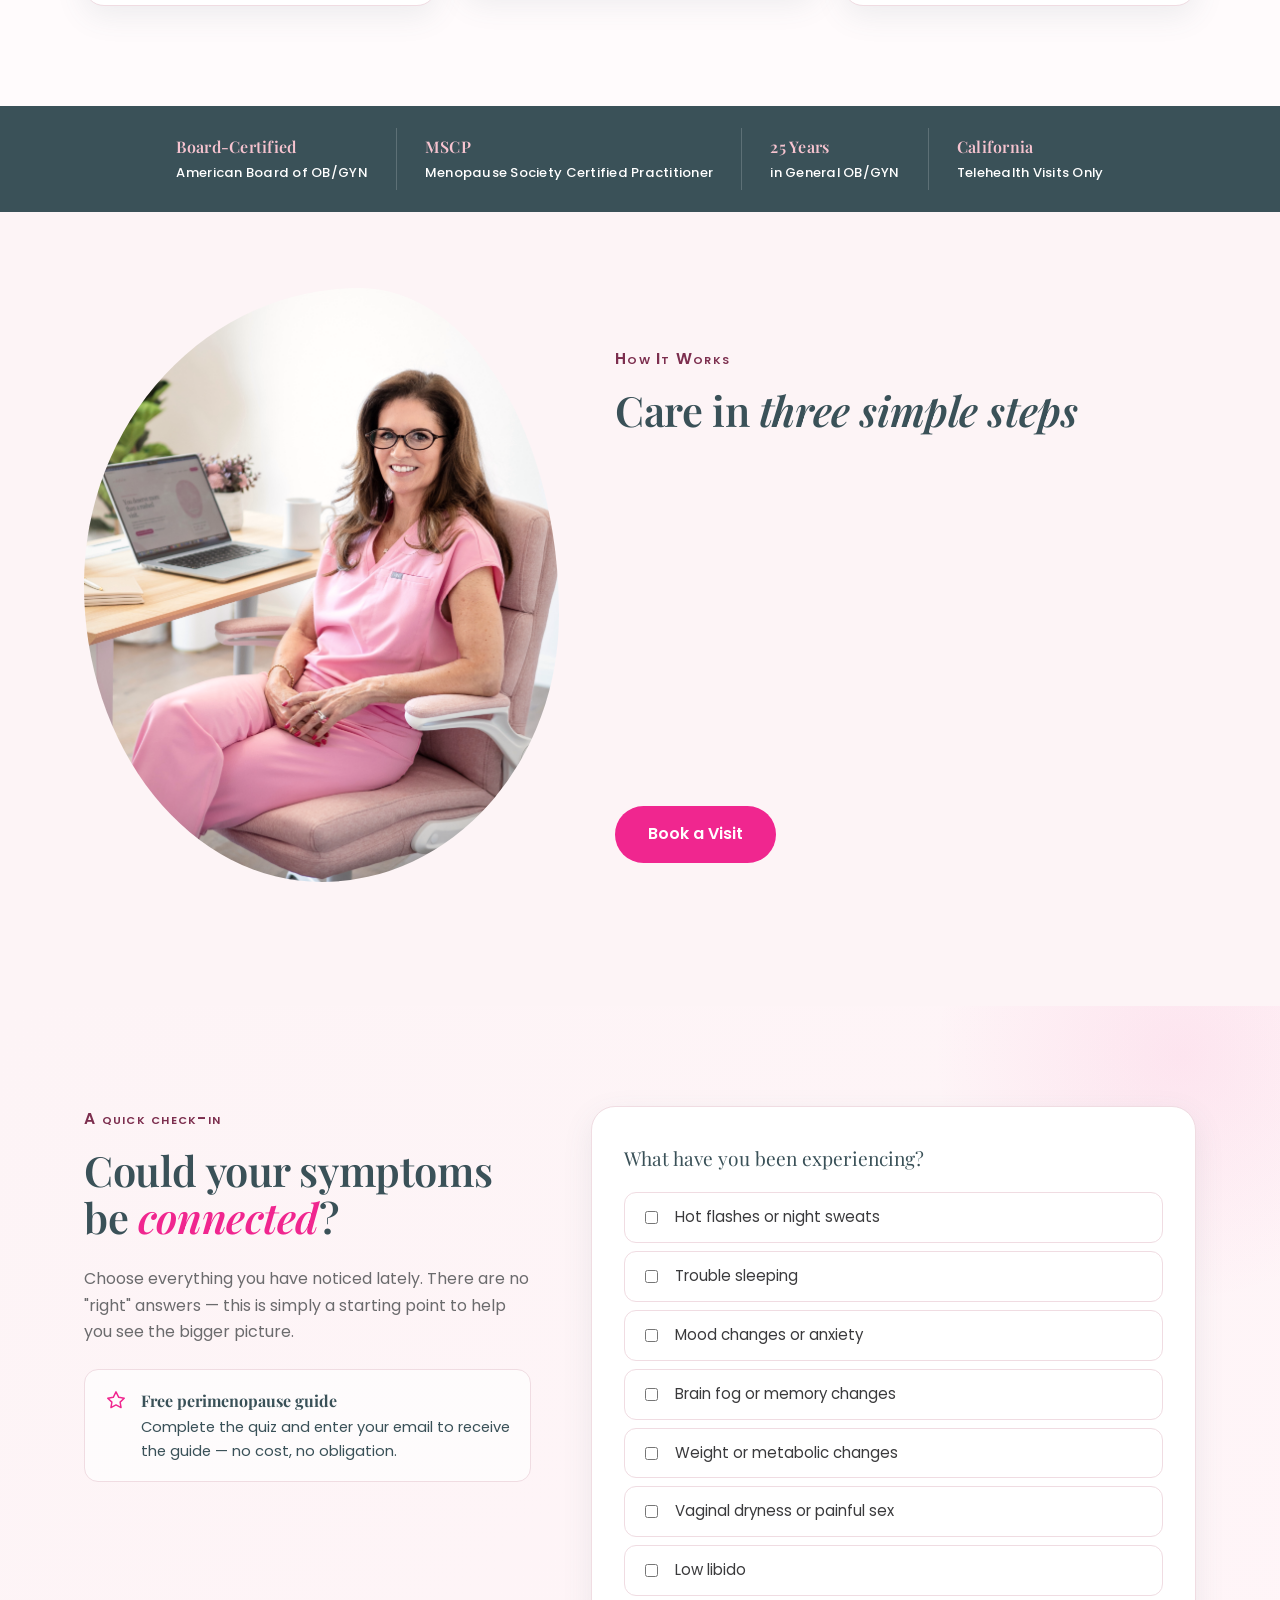
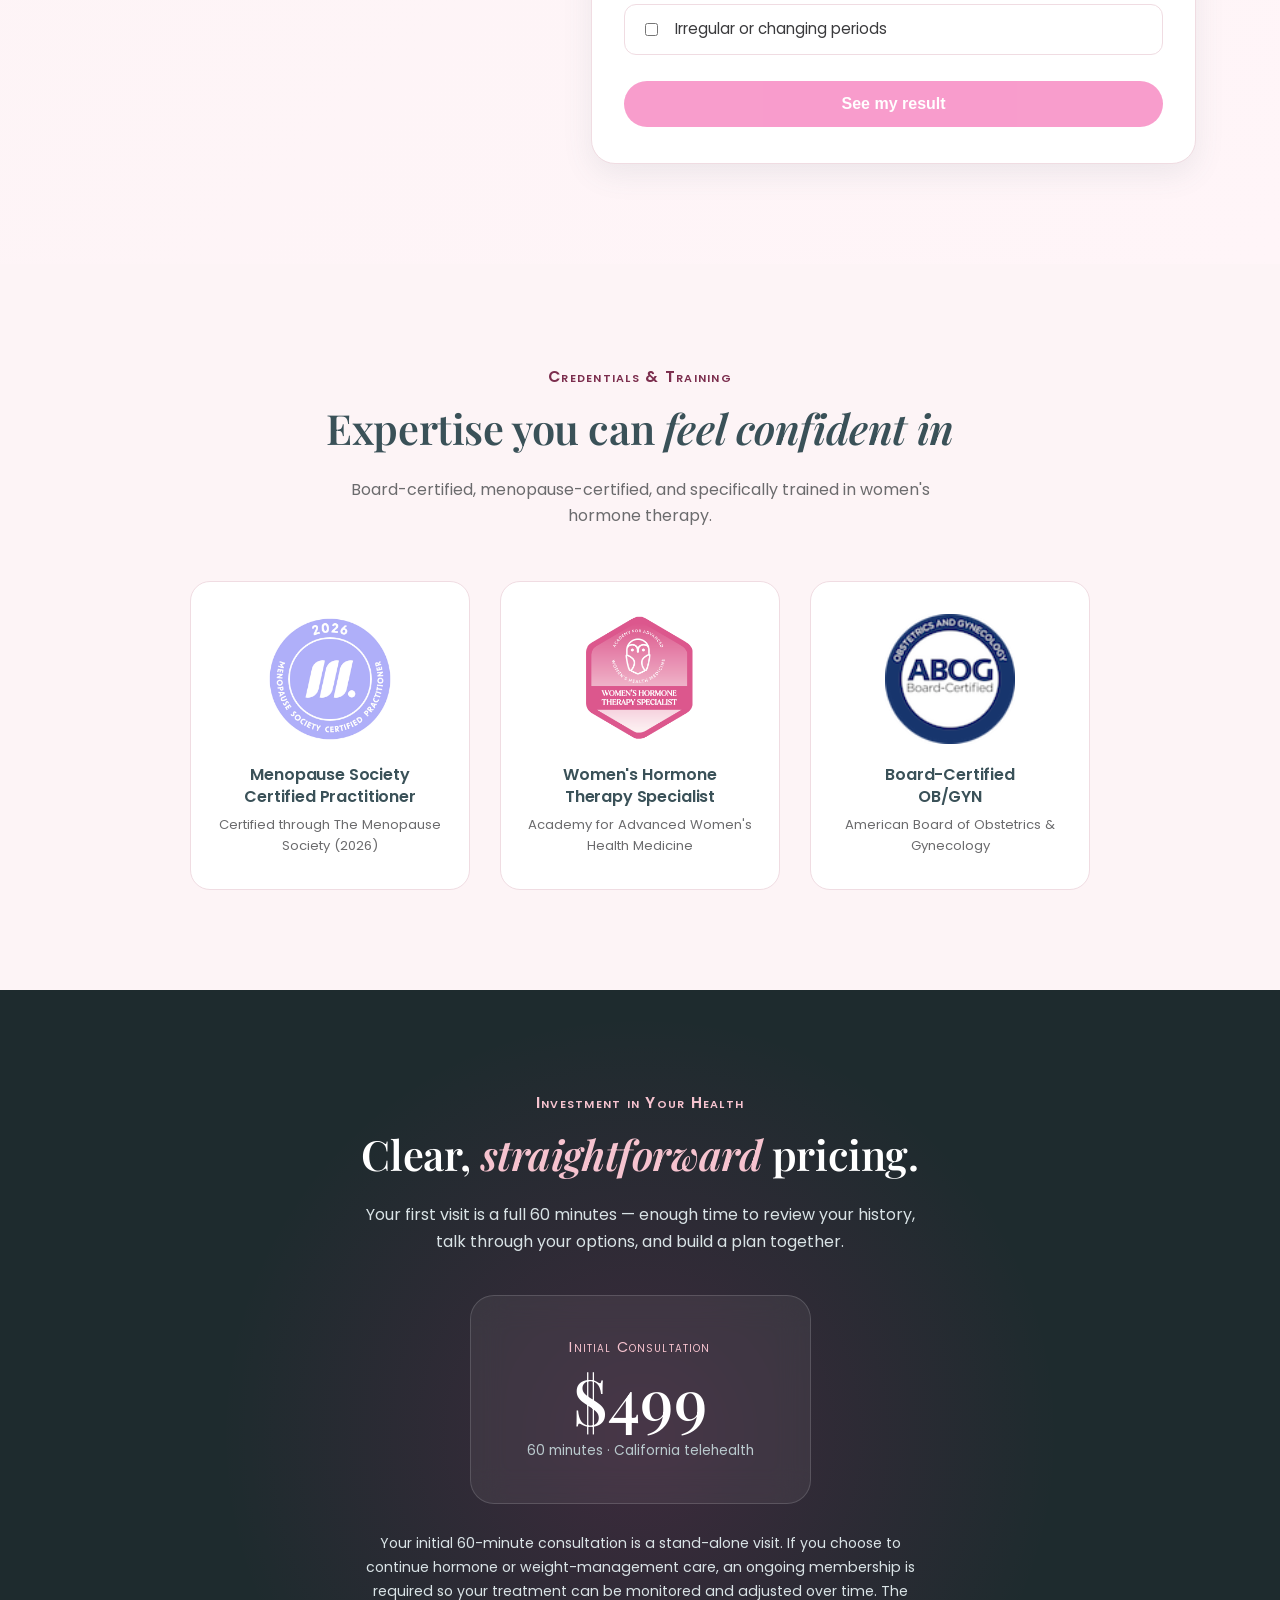
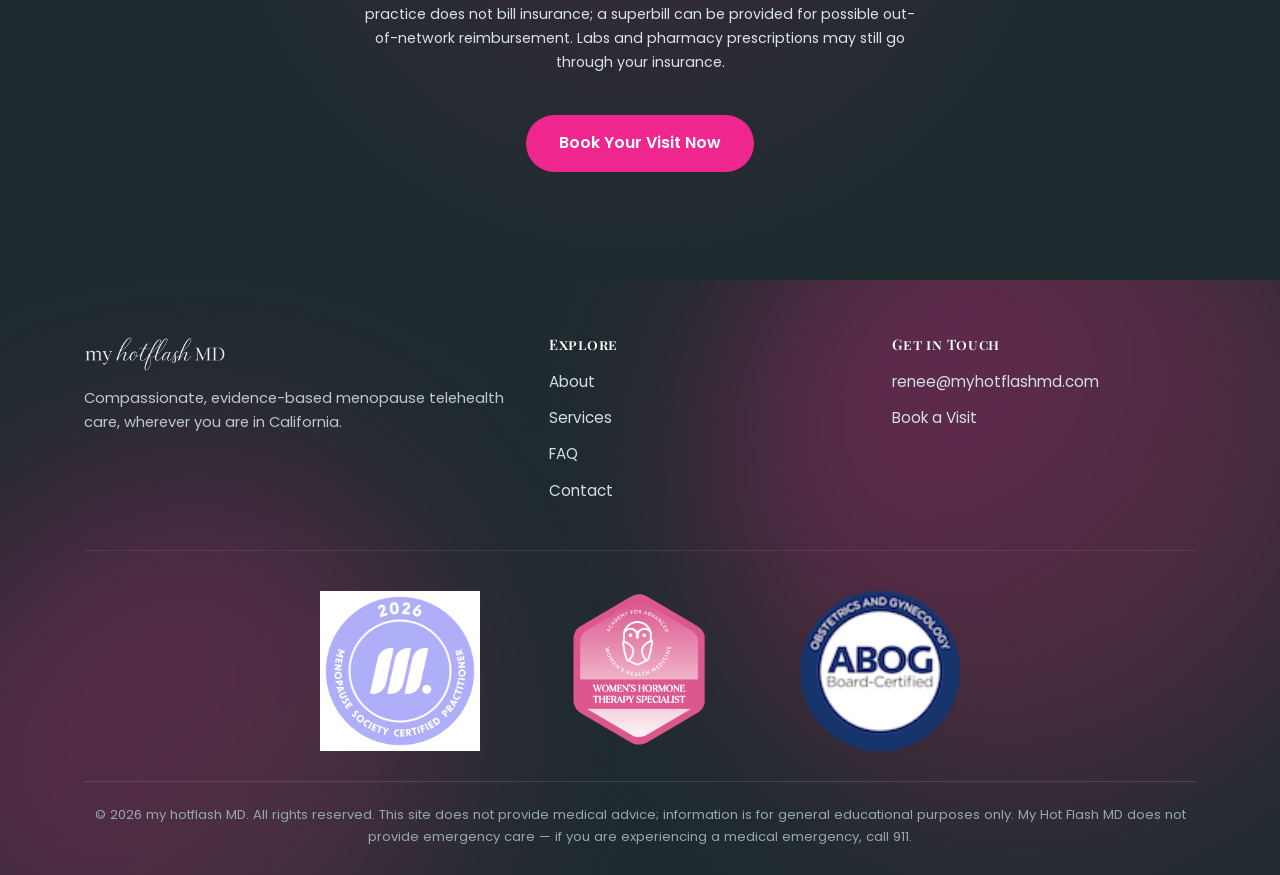
==== commit 551266bc: "Swap images in hero slider sections" ====
--- a/index.html
+++ b/index.html
@@ -54,7 +54,7 @@
   <!-- Slide 1 -->
   <article class="slide is-active" data-slide data-zoom="in">
     <div class="slide-bg" aria-hidden="true">
-      <img src="assets/slider1.jpg" alt="Menopause care, made personal" loading="eager" />
+      <img src="assets/slider6.jpeg" alt="Menopause care, made personal" loading="eager" />
       <div class="slide-overlay"></div>
     </div>
     <div class="container slide-inner">
@@ -139,7 +139,7 @@
   <!-- Slide 6 -->
   <article class="slide" data-slide data-zoom="out">
     <div class="slide-bg" aria-hidden="true">
-      <img src="assets/slider6.jpg" alt="Menopause care that fits your life" loading="lazy" />
+      <img src="assets/slider1.jpeg" alt="Menopause care that fits your life" loading="lazy" />
       <div class="slide-overlay"></div>
     </div>
     <div class="container slide-inner">
@@ -156,7 +156,7 @@
   <!-- Slide 7 — NEW -->
   <article class="slide" data-slide data-zoom="in">
     <div class="slide-bg" aria-hidden="true">
-      <img src="assets/slider7.jpg" alt="Thoughtful, personal menopause care" loading="lazy" />
+      <img src="assets/slider7.jpeg" alt="Thoughtful, personal menopause care" loading="lazy" />
       <div class="slide-overlay"></div>
     </div>
     <div class="container slide-inner">
